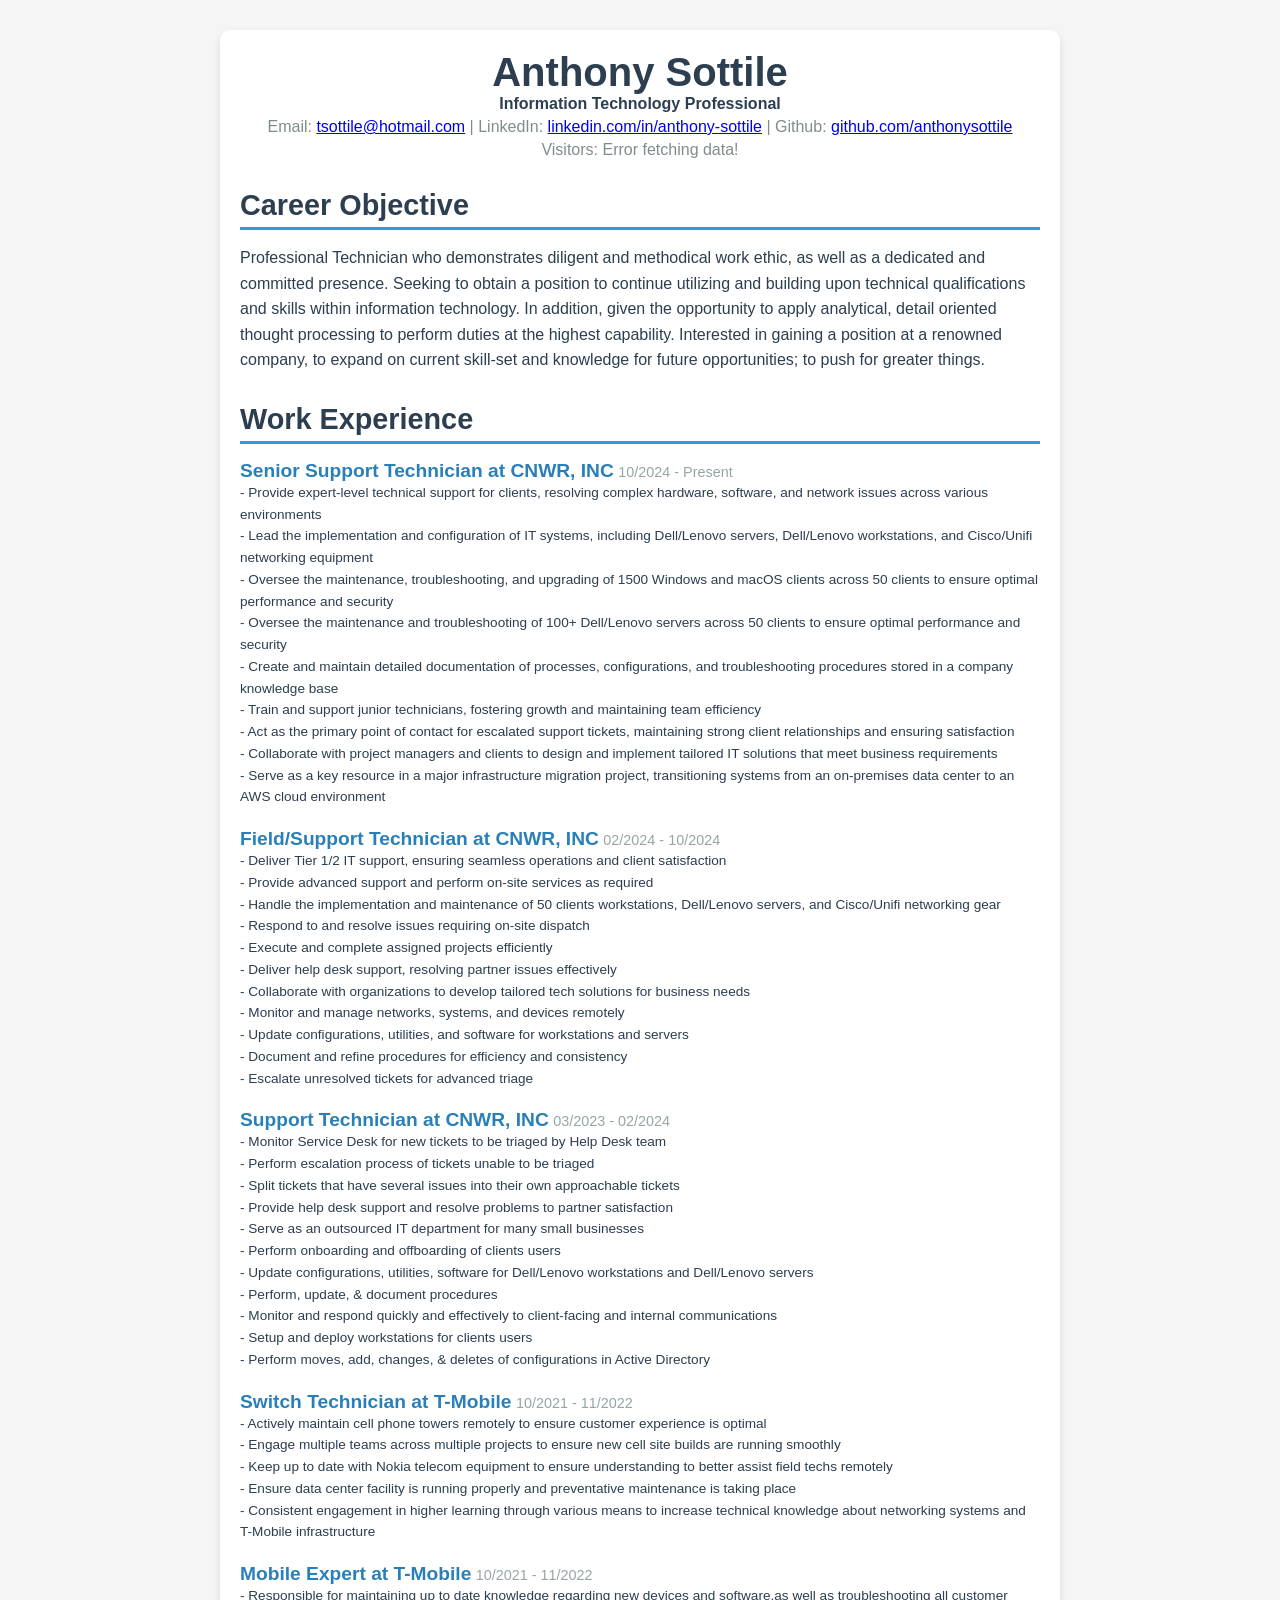
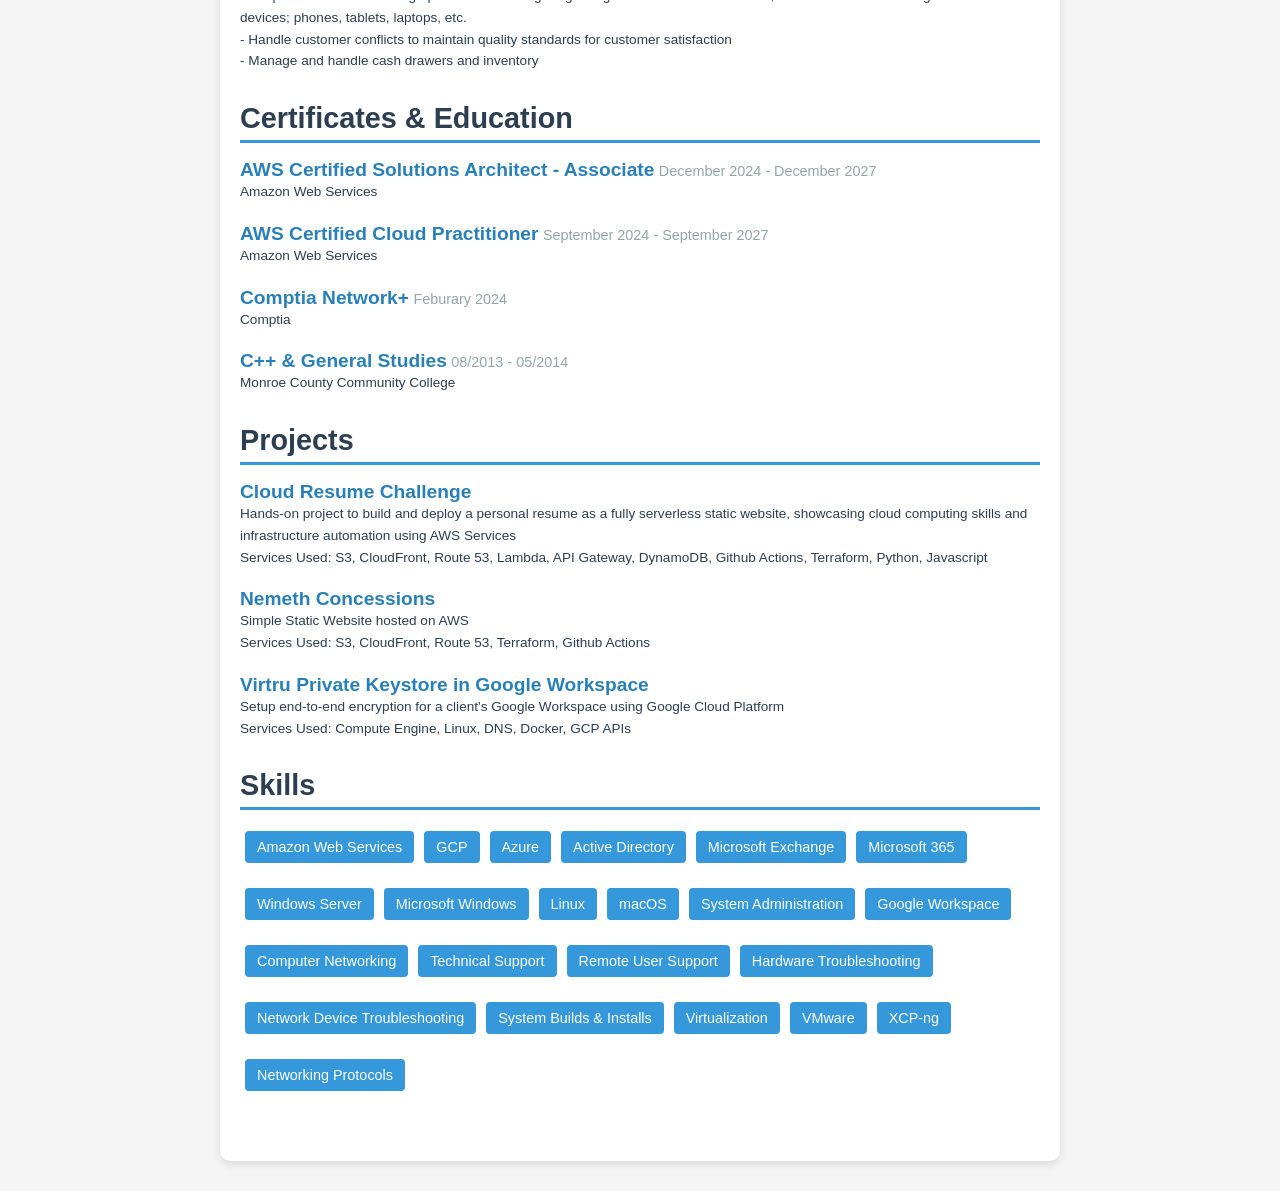
==== website/resume.html @ bf07c4cd "Update resume.html fix formatting" ====
<!DOCTYPE html>
<html lang="en">
<head>
    <meta charset="UTF-8">
    <meta name="viewport" content="width=device-width, initial-scale=1.0">
    <title>Anthony Sottile - Resume</title>
    <link rel="stylesheet" href="styles.css">
</head>
<body>
    <div class="container">
        <header>
            <h1>Anthony Sottile</h1>
            <h2>Information Technology Professional</h2>
            <p>Email: <a href="mailto:tsottile@hotmail.com">tsottile@hotmail.com</a> | LinkedIn: <a href="https://linkedin.com/in/anthony-sottile" target="_blank">linkedin.com/in/anthony-sottile</a> | Github: <a href="https://github.com/anthonysottile/" target="_blank">github.com/anthonysottile</a></p>
 <p>Visitors: <span id="data"></span></p>
        </header>
        
        <div class="section">
            <h2>Career Objective</h2>
            <p>Professional Technician who demonstrates diligent and methodical work ethic, as well as a dedicated and committed presence. Seeking to obtain a position to continue utilizing and building upon technical qualifications and skills within information technology. In addition, given the opportunity to apply analytical, detail oriented thought processing to perform duties at the highest capability. Interested in gaining a position at a renowned company, to expand on current skill-set and knowledge for future opportunities; to push for greater things.</p>
        </div>
        
        <div class="section">
            <h2>Work Experience</h2>
            <ul>
                <li>
                    <span class="job-title">Senior Support Technician at CNWR, INC</span>
                    <span class="date">10/2024 - Present</span>
                    <br>
                    <k>- Provide expert-level technical support for clients, resolving complex hardware, software, and network issues across various environments</k><br>
<k>- Lead the implementation and configuration of IT systems, including Dell/Lenovo servers, Dell/Lenovo workstations, and Cisco/Unifi networking equipment</k><br>
<k>- Oversee the maintenance, troubleshooting, and upgrading of 1500 Windows and macOS clients across 50 clients to ensure optimal performance and security</k><br>
<k>- Oversee the maintenance and troubleshooting of 100+ Dell/Lenovo servers across 50 clients to ensure optimal performance and security</k><br>
<k>- Create and maintain detailed documentation of processes, configurations, and troubleshooting procedures stored in a company knowledge base</k><br>
<k>- Train and support junior technicians, fostering growth and maintaining team efficiency</k><br>
<k>- Act as the primary point of contact for escalated support tickets, maintaining strong client relationships and ensuring satisfaction</k><br>
<k>- Collaborate with project managers and clients to design and implement tailored IT solutions that meet business requirements</k><br>
<k>- Serve as a key resource in a major infrastructure migration project, transitioning systems from an on-premises data center to an AWS cloud environment</k><br>
                </li>
                <li>
                    <span class="job-title">Field/Support Technician at CNWR, INC</span>
                    <span class="date">02/2024 - 10/2024</span>
                    <br>
                    <k>- Deliver Tier 1/2 IT support, ensuring seamless operations and client satisfaction</k><br>
<k>- Provide advanced support and perform on-site services as required</k><br>
<k>- Handle the implementation and maintenance of 50 clients workstations, Dell/Lenovo servers, and Cisco/Unifi networking gear </k><br>
<k>- Respond to and resolve issues requiring on-site dispatch</k><br>
<k>- Execute and complete assigned projects efficiently</k><br>
<k>- Deliver help desk support, resolving partner issues effectively</k><br>
<k>- Collaborate with organizations to develop tailored tech solutions for business needs</k><br>
<k>- Monitor and manage networks, systems, and devices remotely</k><br>
<k>- Update configurations, utilities, and software for workstations and servers</k><br>
<k>- Document and refine procedures for efficiency and consistency</k><br>
<k>- Escalate unresolved tickets for advanced triage</k><br>
                </li>
                <li>
                    <span class="job-title">Support Technician at CNWR, INC</span>
                    <span class="date">03/2023 - 02/2024</span>
                    <br>
                    <k>- Monitor Service Desk for new tickets to be triaged by Help Desk team</k><br>
                    <k>- Perform escalation process of tickets unable to be triaged</k><br>
                    <k>- Split tickets that have several issues into their own approachable tickets</k><br>
                    <k>- Provide help desk support and resolve problems to partner satisfaction</k><br>
                    <k>- Serve as an outsourced IT department for many small businesses</k><br>
                    <k>- Perform onboarding and offboarding of clients users</k><br>
                    <k>- Update configurations, utilities, software for Dell/Lenovo workstations and Dell/Lenovo servers</k><br>
                    <k>- Perform, update, & document procedures</k><br>
                    <k>- Monitor and respond quickly and effectively to client-facing and internal communications</k><br>
                    <k>- Setup and deploy workstations for clients users</k><br>
                    <k>- Perform moves, add, changes, & deletes of configurations in Active Directory</k><br>
                </li>
           <li>
                    <span class="job-title">Switch Technician at T-Mobile</span>
                    <span class="date">10/2021 - 11/2022</span>
                    <br>
                    <k>- Actively maintain cell phone towers remotely to ensure customer experience is optimal</k><br>
                    <k>- Engage multiple teams across multiple projects to ensure new cell site builds
are running smoothly</k><br>
                    <k>- Keep up to date with Nokia telecom equipment to ensure understanding to
better assist field techs remotely</k><br>
                    <k>- Ensure data center facility is running properly and preventative
maintenance is taking place</k><br>
                    <k>- Consistent engagement in higher learning through various means to increase
technical knowledge about networking systems and T-Mobile infrastructure</k><br>
                </li>
               <li>
                    <span class="job-title">Mobile Expert at T-Mobile</span>
                    <span class="date">10/2021 - 11/2022</span>
                    <br>
                    <k>- Responsible for maintaining up to date knowledge regarding new devices and software,as well as troubleshooting all customer devices; phones, tablets, laptops, etc.</k><br>
                    <k>- Handle customer conflicts to maintain quality standards for customer satisfaction</k><br>
                    <k>- Manage and handle cash drawers and inventory</k><br>
                </li>
        </div>
        
        <div class="section">
            <h2>Certificates & Education</h2>
            <ul>
                <li>
                    <span class="job-title">AWS Certified Solutions Architect - Associate</span>
                    <span class="date">December 2024 - December 2027</span>
                    <br>
                    <k>Amazon Web Services</k>
                </li>
                <li>
                    <span class="job-title">AWS Certified Cloud Practitioner</span>
                    <span class="date">September 2024 - September 2027</span>
                    <br>
                    <k>Amazon Web Services</k>
                </li>
                <li>
                    <span class="job-title">Comptia Network+</span>
                    <span class="date">Feburary 2024</span>
                    <br>
                    <k>Comptia</k>
                           <li>
                    <span class="job-title">C++ & General Studies</span>
                    <span class="date">08/2013 - 05/2014</span>
                    <br>
                    <k>Monroe County Community College</k>
                </li>
            </ul>
        </div>
        
                <div class="section">
            <h2>Projects</h2>
            <ul>
                <li>
                    <span class="job-title">Cloud Resume Challenge</span>
                    <br>
                    <k>Hands-on project to build and deploy a personal resume as a fully serverless static website, showcasing cloud computing skills and infrastructure automation using AWS Services</k><br>
                    <k>Services Used: S3, CloudFront, Route 53, Lambda, API Gateway, DynamoDB, Github Actions, Terraform, Python, Javascript</k>
                </li>
                <li>
                    <span class="job-title">Nemeth Concessions</span>
                    <br>
                    <k>Simple Static Website hosted on AWS</k><br>
                    <k>Services Used: S3, CloudFront, Route 53, Terraform, Github Actions</k>
                </li>
                <li>
                    <span class="job-title">Virtru Private Keystore in Google Workspace</span>
                    <br>
                    <k>Setup end-to-end encryption for a client's Google Workspace using Google Cloud Platform</k><br>
                    <k>Services Used: Compute Engine, Linux, DNS, Docker, GCP APIs</k>
                </li>
            </ul>
        </div>

        <div class="section">
            <h2>Skills</h2>
            <ul class="skills">
                <li>Amazon Web Services</li>
                <li>GCP</li>
                <li>Azure</li>
                <li>Active Directory</li>
                <li>Microsoft Exchange</li>
                <li>Microsoft 365</li>
                <li>Windows Server</li>
                <li>Microsoft Windows</li>
                <li>Linux</li>
                <li>macOS</li>
                <li>System Administration</li>
                <li>Google Workspace</li>
                <li>Computer Networking</li>
                <li>Technical Support</li>
                <li>Remote User Support</li>
                <li>Hardware Troubleshooting</li>
                <li>Network Device Troubleshooting</li>
                <li>System Builds & Installs</li>
                <li>Virtualization</li>
                <li>VMware</li>
                <li>XCP-ng</li>
                <li>Networking Protocols</li>
            </ul>
        </div>   
    </div>
    <script src="script.js"></script>
</body>
</html>
---- website/styles.css ----
body {
            font-family: 'Arial', sans-serif;
            background-color: #f5f5f5;
            margin: 0;
            padding: 0;
            color: #333;
        }
        .container {
            width: 90%;
            max-width: 800px;
            margin: 30px auto;
            background: #fff;
            padding: 20px;
            border-radius: 10px;
            box-shadow: 0 4px 8px rgba(0,0,0,0.1);
        }
        header {
            text-align: center;
            margin-bottom: 30px;
        }
        header h1 {
            margin: 0;
            font-size: 2.5em;
            color: #2c3e50;
               }
        header h2 {
            margin: 0;
            font-size: 1em;
            color: #2c3e50;
        }
        header p {
            margin: 5px 0;
            font-size: 1em;
            color: #7f8c8d;
        }
        .section {
            margin-bottom: 30px;
        }
        .section h2 {
            border-bottom: 3px solid #3498db;
            padding-bottom: 5px;
            font-size: 1.8em;
            margin-bottom: 15px;
            color: #2c3e50;
        }
        .section ul {
            list-style: none;
            padding: 0;
        }
        .section ul li {
            margin-bottom: 20px;
        }
        .section .job-title {
            font-weight: bold;
            font-size: 1.2em;
            color: #2980b9;
        }
        .section .date {
            font-size: 0.9em;
            color: #95a5a6;
        }
        .section p {
            margin: 0;
            font-size: 1em;
            line-height: 1.6;
            color: #2c3e50;
        }
        .section k {
            margin: 0;
            font-size: .85em;
            line-height: 1.6;
            color: #2c3e50;
        }
        .contact-info {
            text-align: center;
            margin: 20px 0;
        }
        .contact-info a {
            text-decoration: none;
            color: #3498db;
        }
        .contact-info a:hover {
            text-decoration: underline;
        }
        .skills {
            display: flex;
            flex-wrap: wrap;
        }
        .skills li {
            background-color: #3498db;
            color: #fff;
            padding: 8px 12px;
            margin: 5px;
            border-radius: 4px;
            font-size: 0.9em;
        }
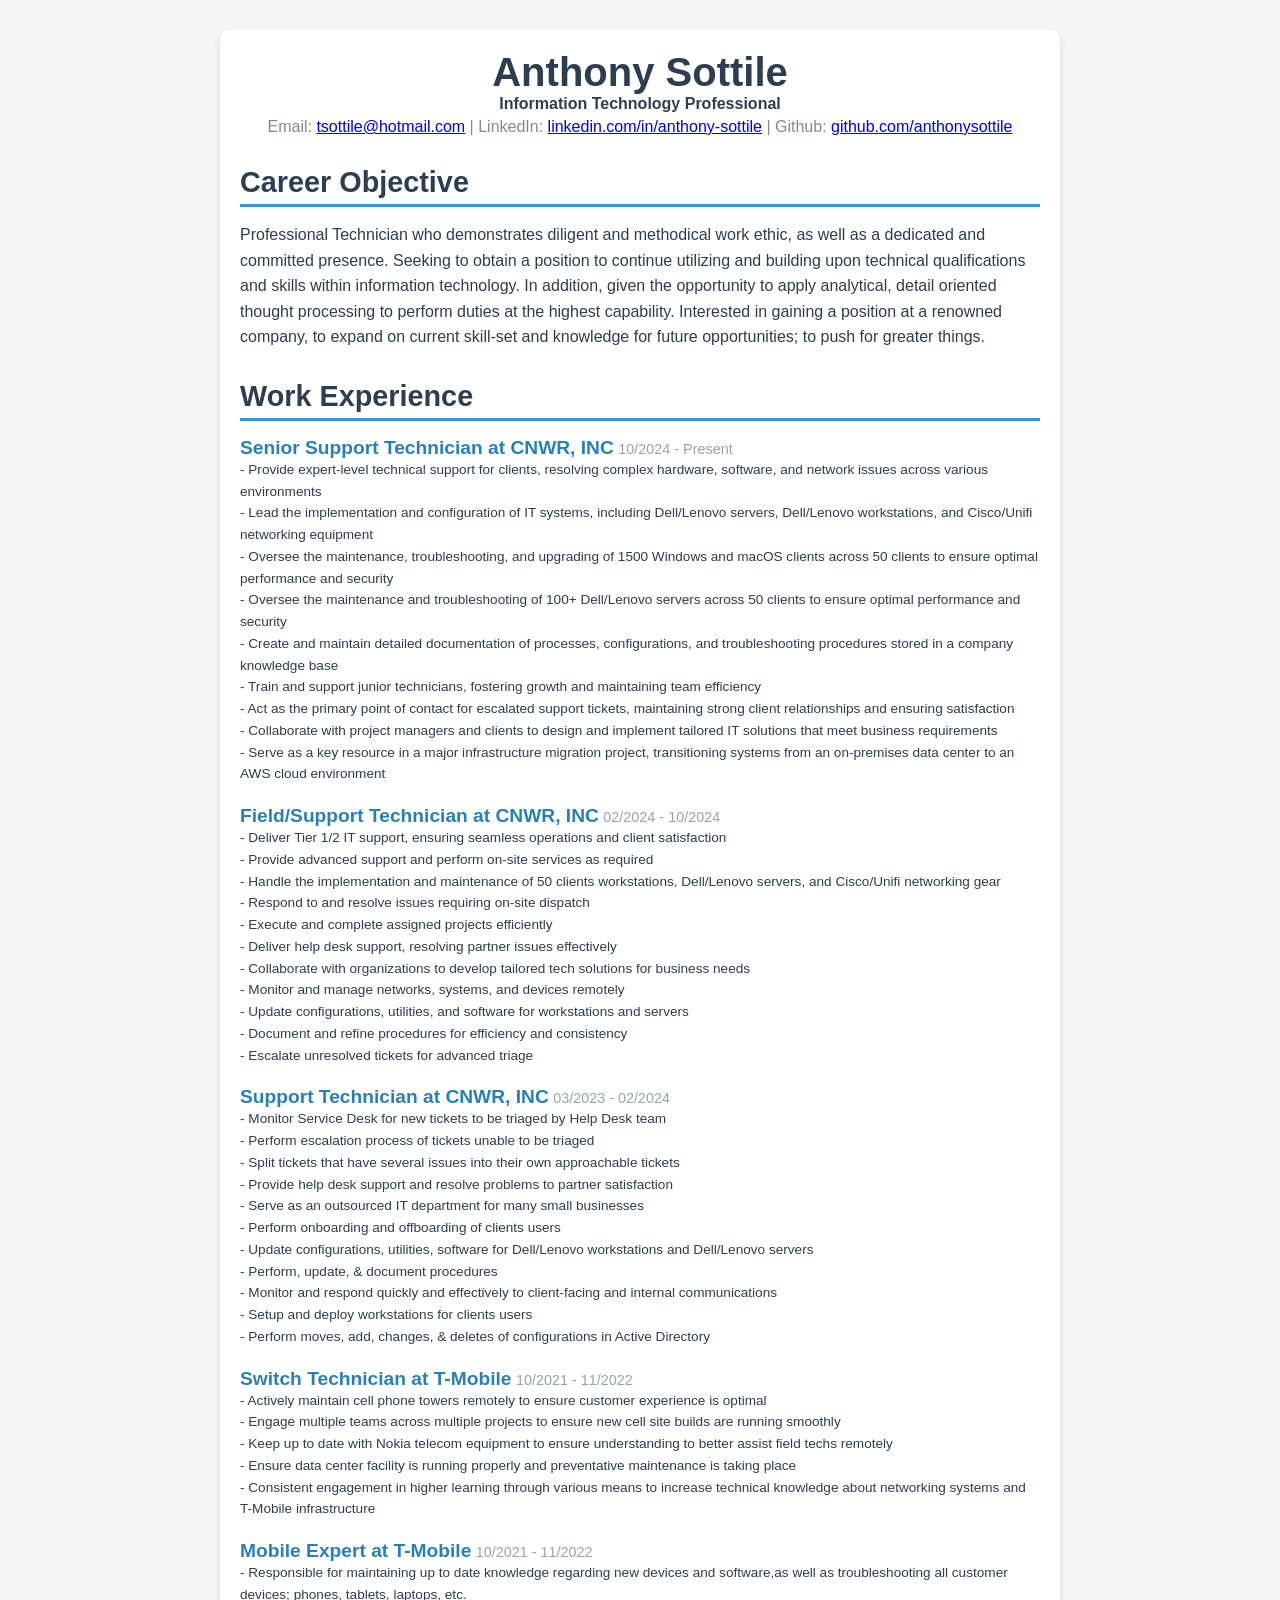
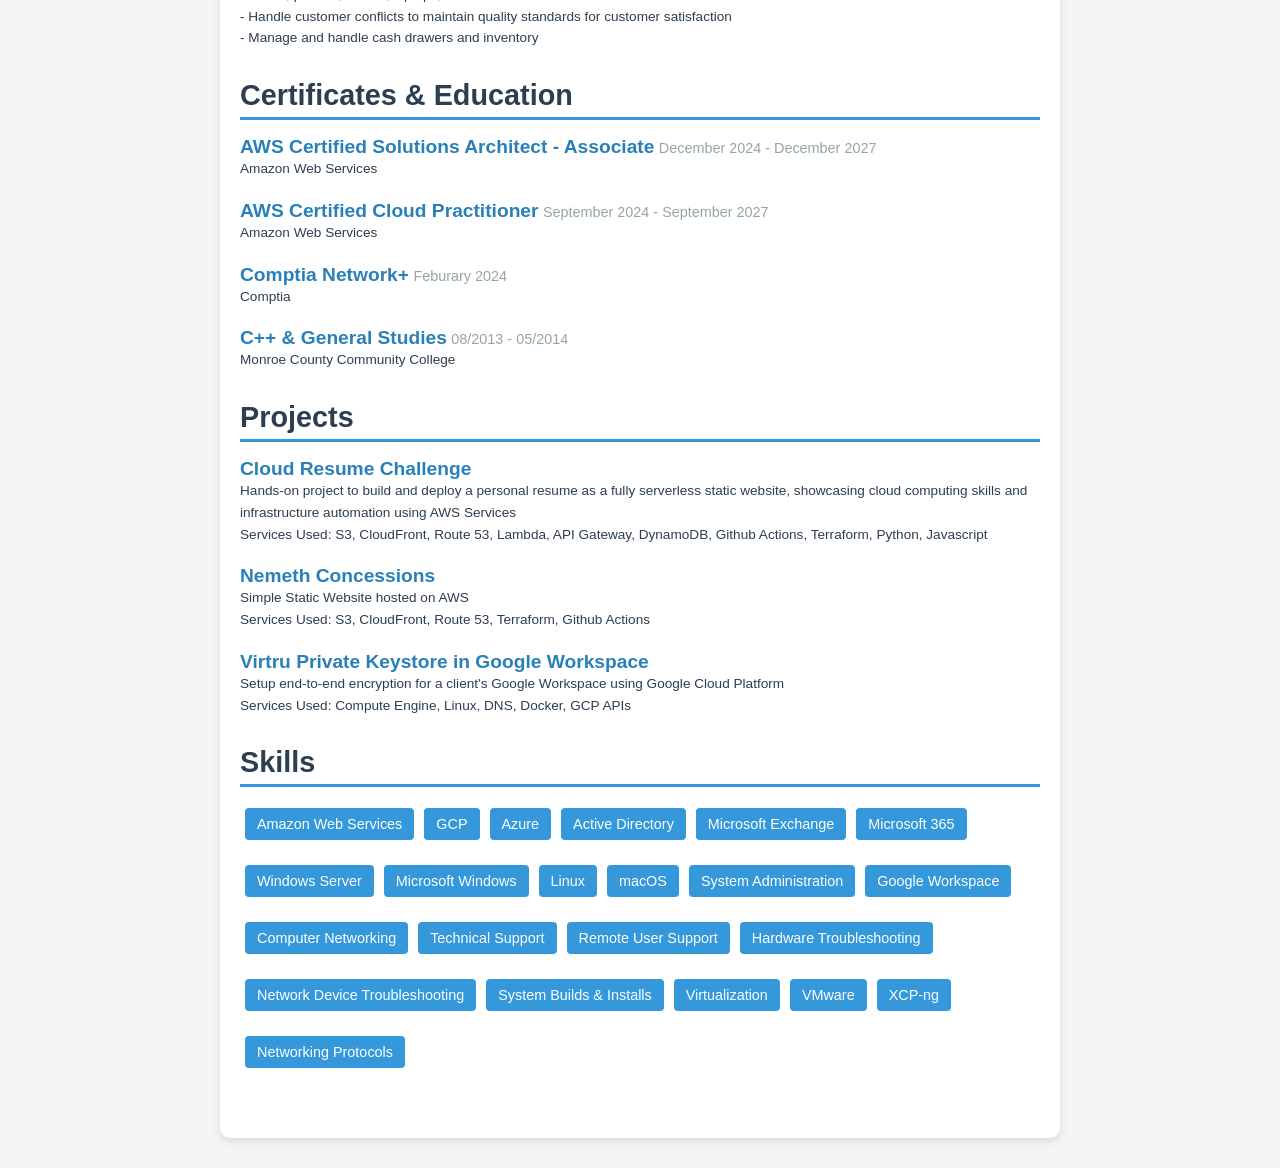
==== commit e1341f73: "Update resume.html" ====
--- a/website/resume.html
+++ b/website/resume.html
@@ -12,7 +12,7 @@
             <h1>Anthony Sottile</h1>
             <h2>Information Technology Professional</h2>
             <p>Email: <a href="mailto:tsottile@hotmail.com">tsottile@hotmail.com</a> | LinkedIn: <a href="https://linkedin.com/in/anthony-sottile" target="_blank">linkedin.com/in/anthony-sottile</a> | Github: <a href="https://github.com/anthonysottile/" target="_blank">github.com/anthonysottile</a></p>
- <p>Visitors: <span id="data"></span></p>
+ 
         </header>
         
         <div class="section">
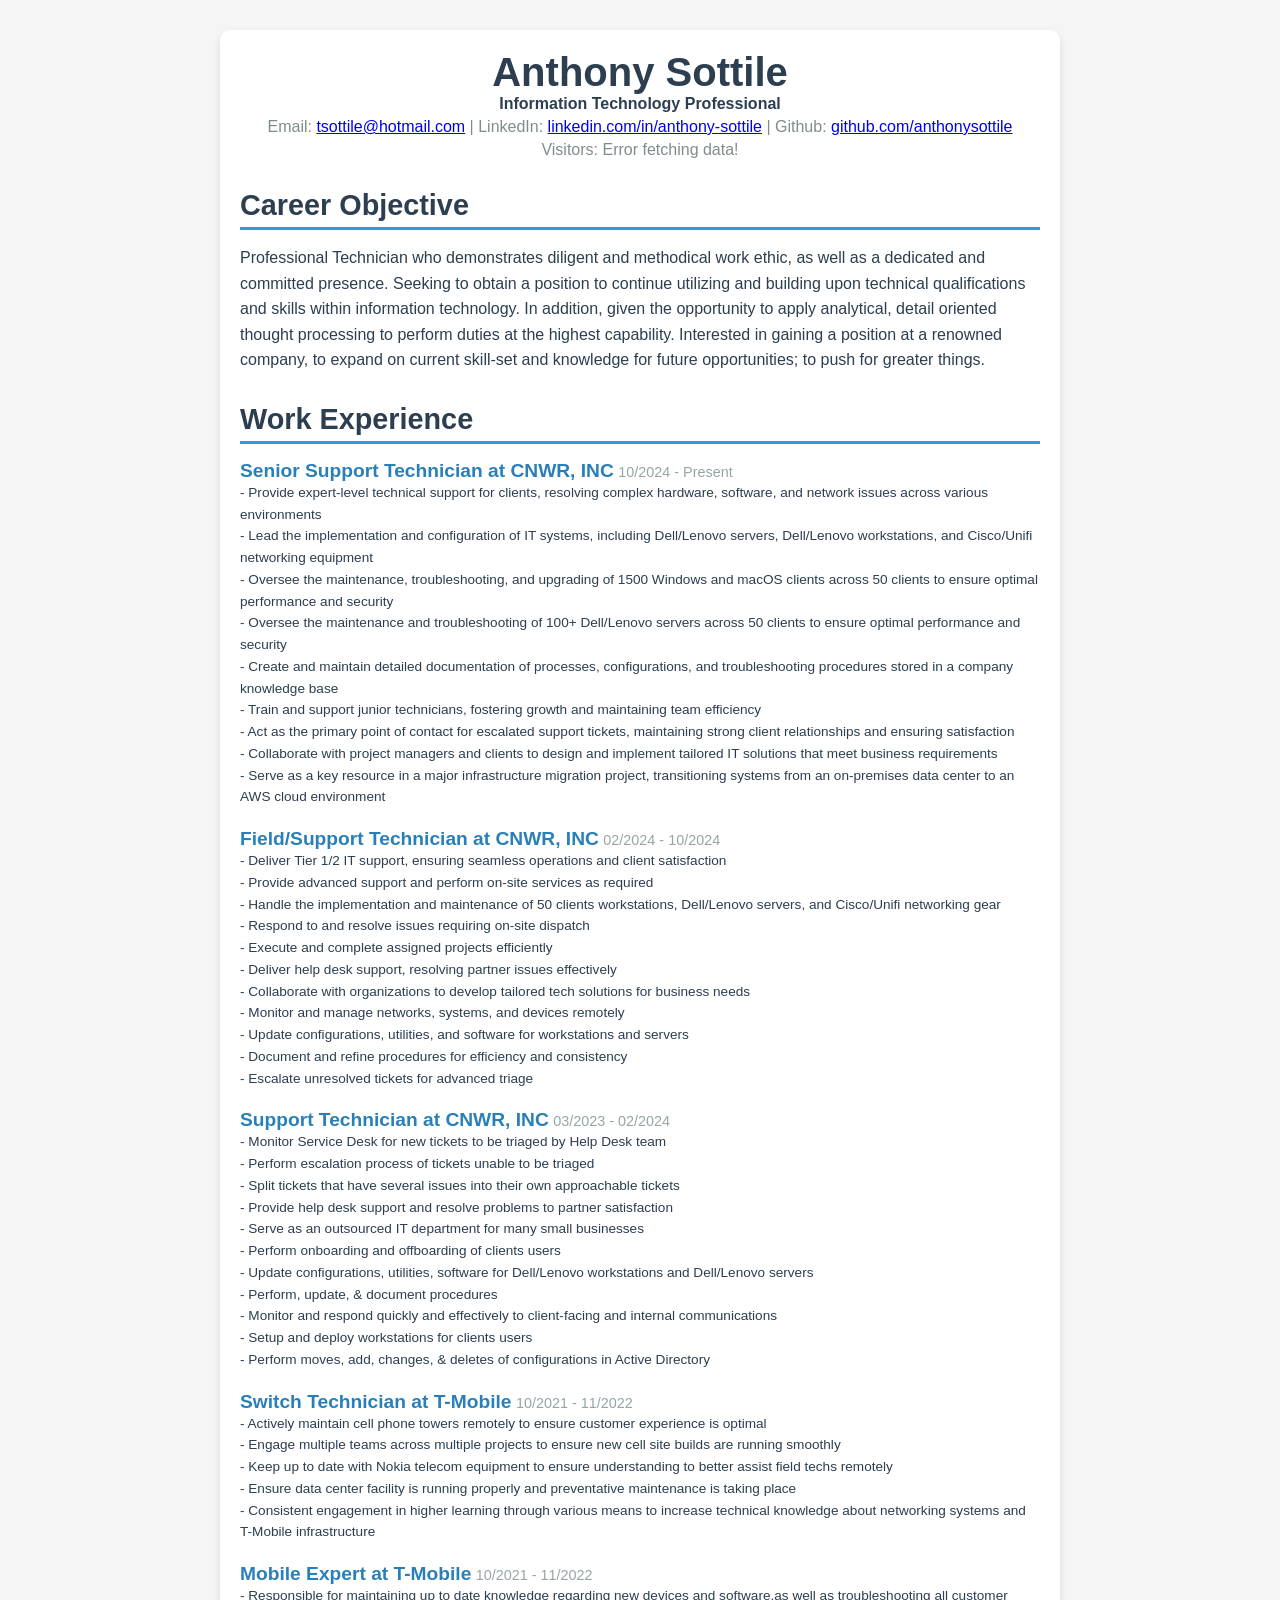
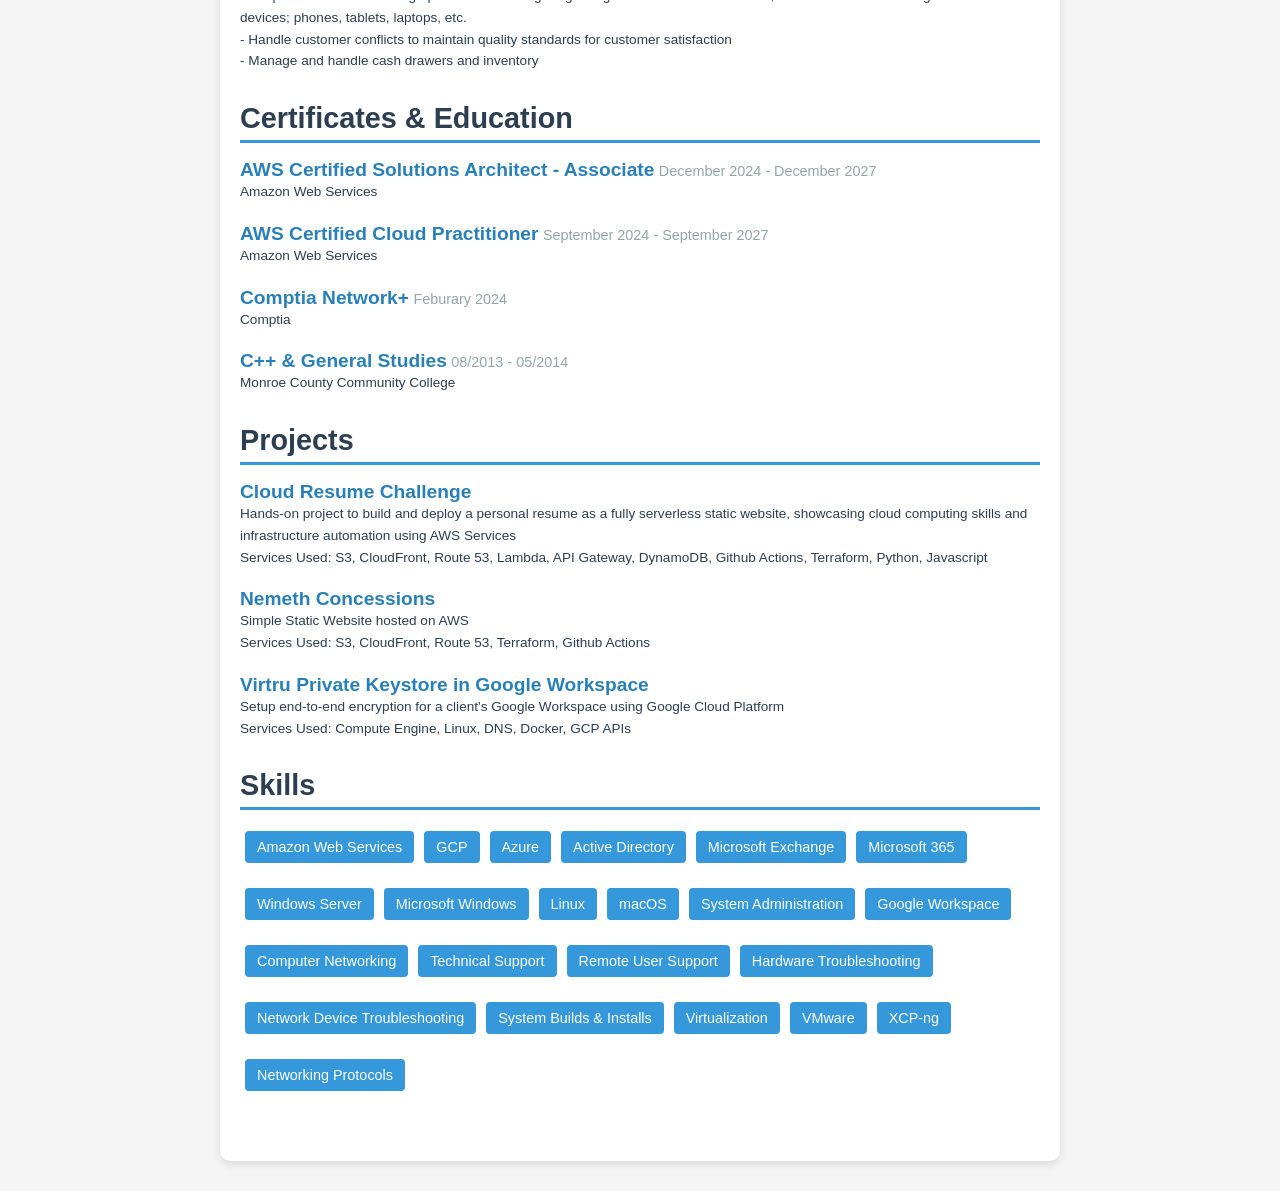
==== commit 45d42f6d: "Update resume.html" ====
--- a/website/resume.html
+++ b/website/resume.html
@@ -12,7 +12,7 @@
             <h1>Anthony Sottile</h1>
             <h2>Information Technology Professional</h2>
             <p>Email: <a href="mailto:tsottile@hotmail.com">tsottile@hotmail.com</a> | LinkedIn: <a href="https://linkedin.com/in/anthony-sottile" target="_blank">linkedin.com/in/anthony-sottile</a> | Github: <a href="https://github.com/anthonysottile/" target="_blank">github.com/anthonysottile</a></p>
- 
+ <p>Visitors: <span id="data"></span></p>
         </header>
         
         <div class="section">
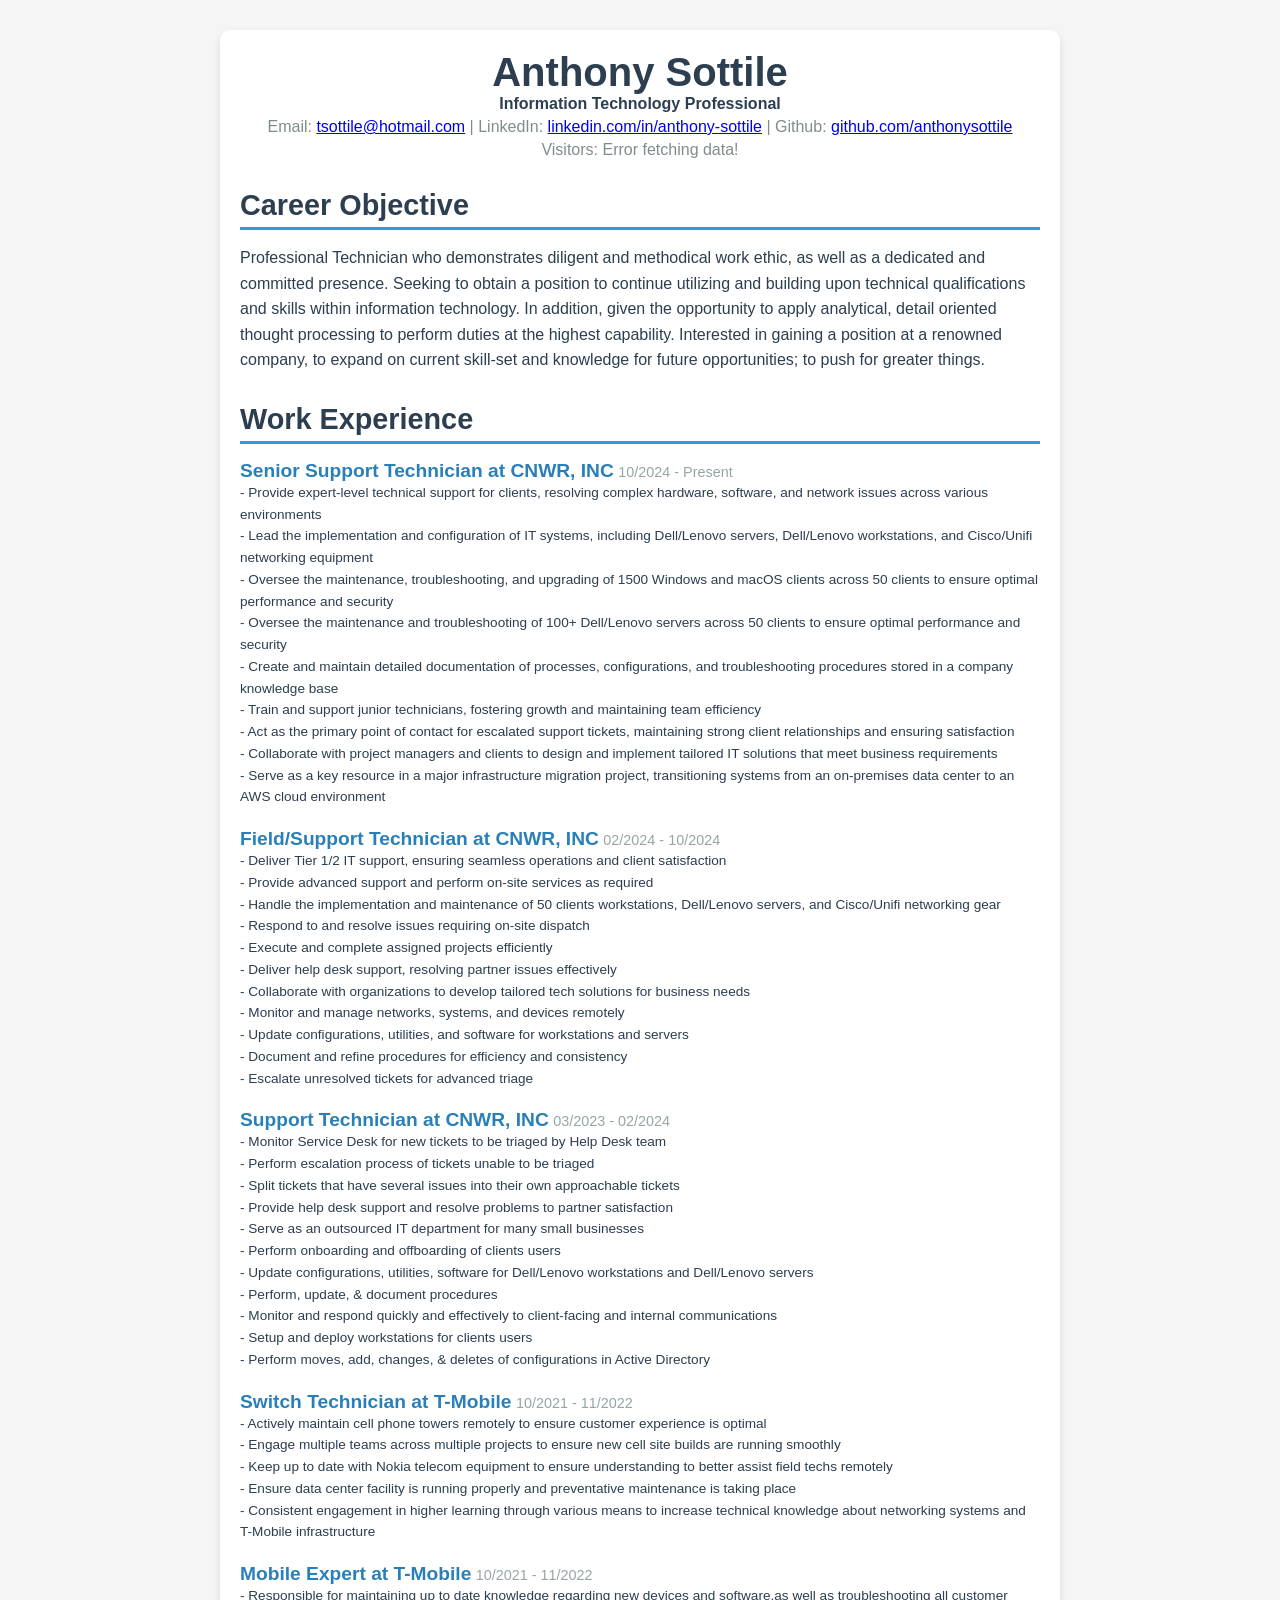
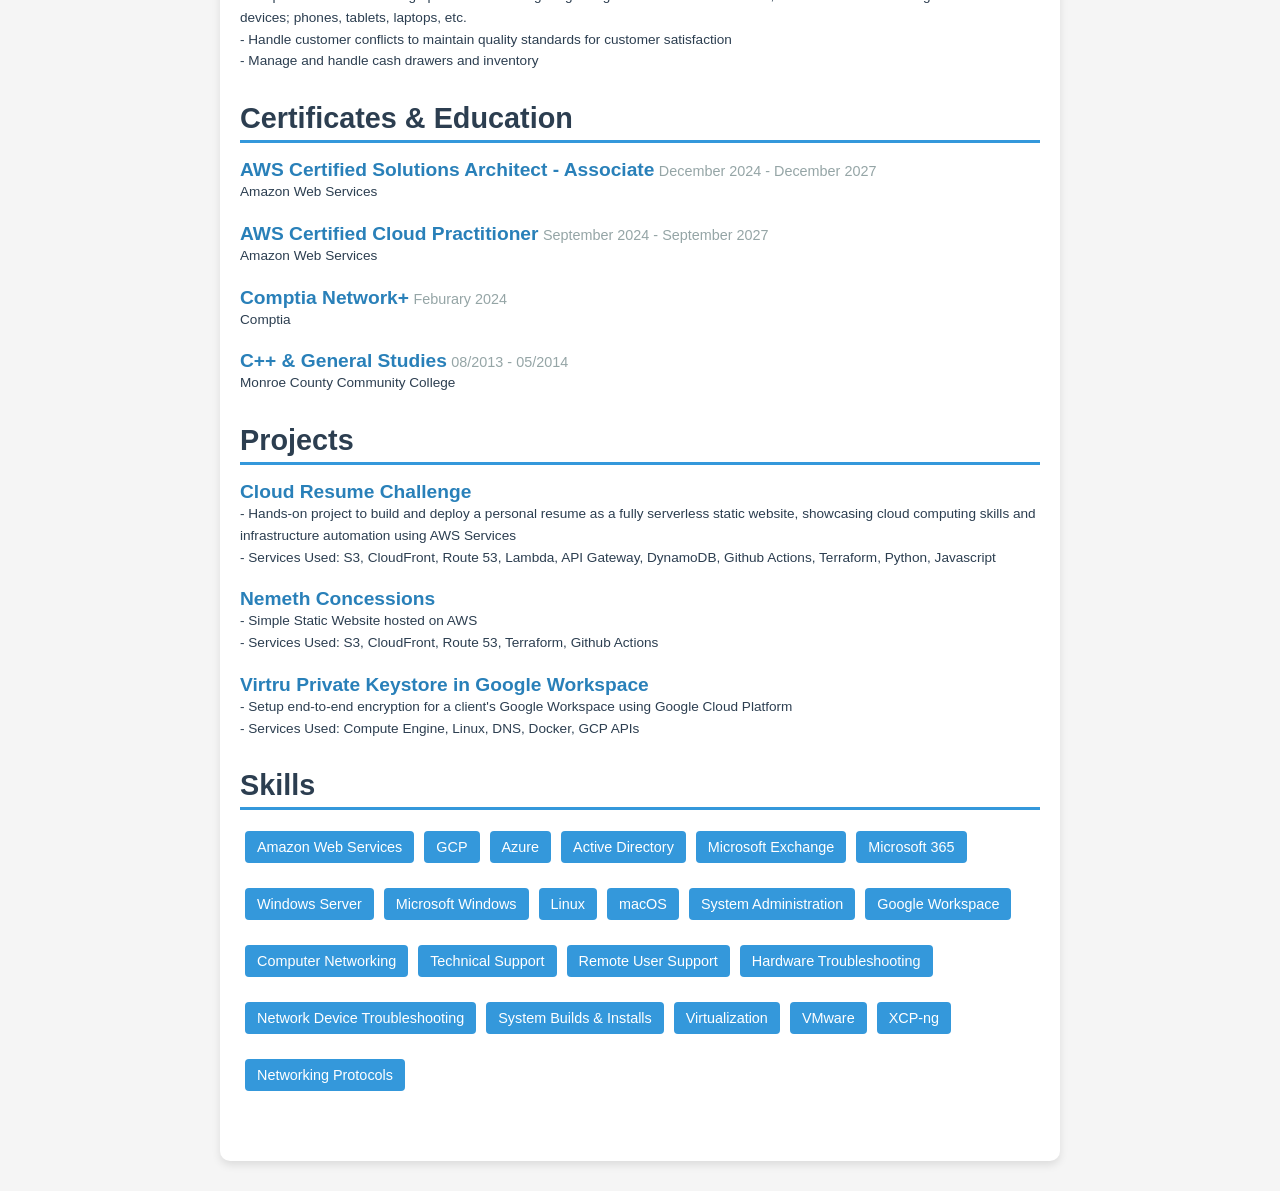
==== commit eed40117: "Update resume.html fix formatting" ====
--- a/website/resume.html
+++ b/website/resume.html
@@ -128,20 +128,20 @@
                 <li>
                     <span class="job-title">Cloud Resume Challenge</span>
                     <br>
-                    <k>Hands-on project to build and deploy a personal resume as a fully serverless static website, showcasing cloud computing skills and infrastructure automation using AWS Services</k><br>
-                    <k>Services Used: S3, CloudFront, Route 53, Lambda, API Gateway, DynamoDB, Github Actions, Terraform, Python, Javascript</k>
+                    <k>- Hands-on project to build and deploy a personal resume as a fully serverless static website, showcasing cloud computing skills and infrastructure automation using AWS Services</k><br>
+                    <k>- Services Used: S3, CloudFront, Route 53, Lambda, API Gateway, DynamoDB, Github Actions, Terraform, Python, Javascript</k>
                 </li>
                 <li>
                     <span class="job-title">Nemeth Concessions</span>
                     <br>
-                    <k>Simple Static Website hosted on AWS</k><br>
-                    <k>Services Used: S3, CloudFront, Route 53, Terraform, Github Actions</k>
+                    <k>- Simple Static Website hosted on AWS</k><br>
+                    <k>- Services Used: S3, CloudFront, Route 53, Terraform, Github Actions</k>
                 </li>
                 <li>
                     <span class="job-title">Virtru Private Keystore in Google Workspace</span>
                     <br>
-                    <k>Setup end-to-end encryption for a client's Google Workspace using Google Cloud Platform</k><br>
-                    <k>Services Used: Compute Engine, Linux, DNS, Docker, GCP APIs</k>
+                    <k>- Setup end-to-end encryption for a client's Google Workspace using Google Cloud Platform</k><br>
+                    <k>- Services Used: Compute Engine, Linux, DNS, Docker, GCP APIs</k>
                 </li>
             </ul>
         </div>
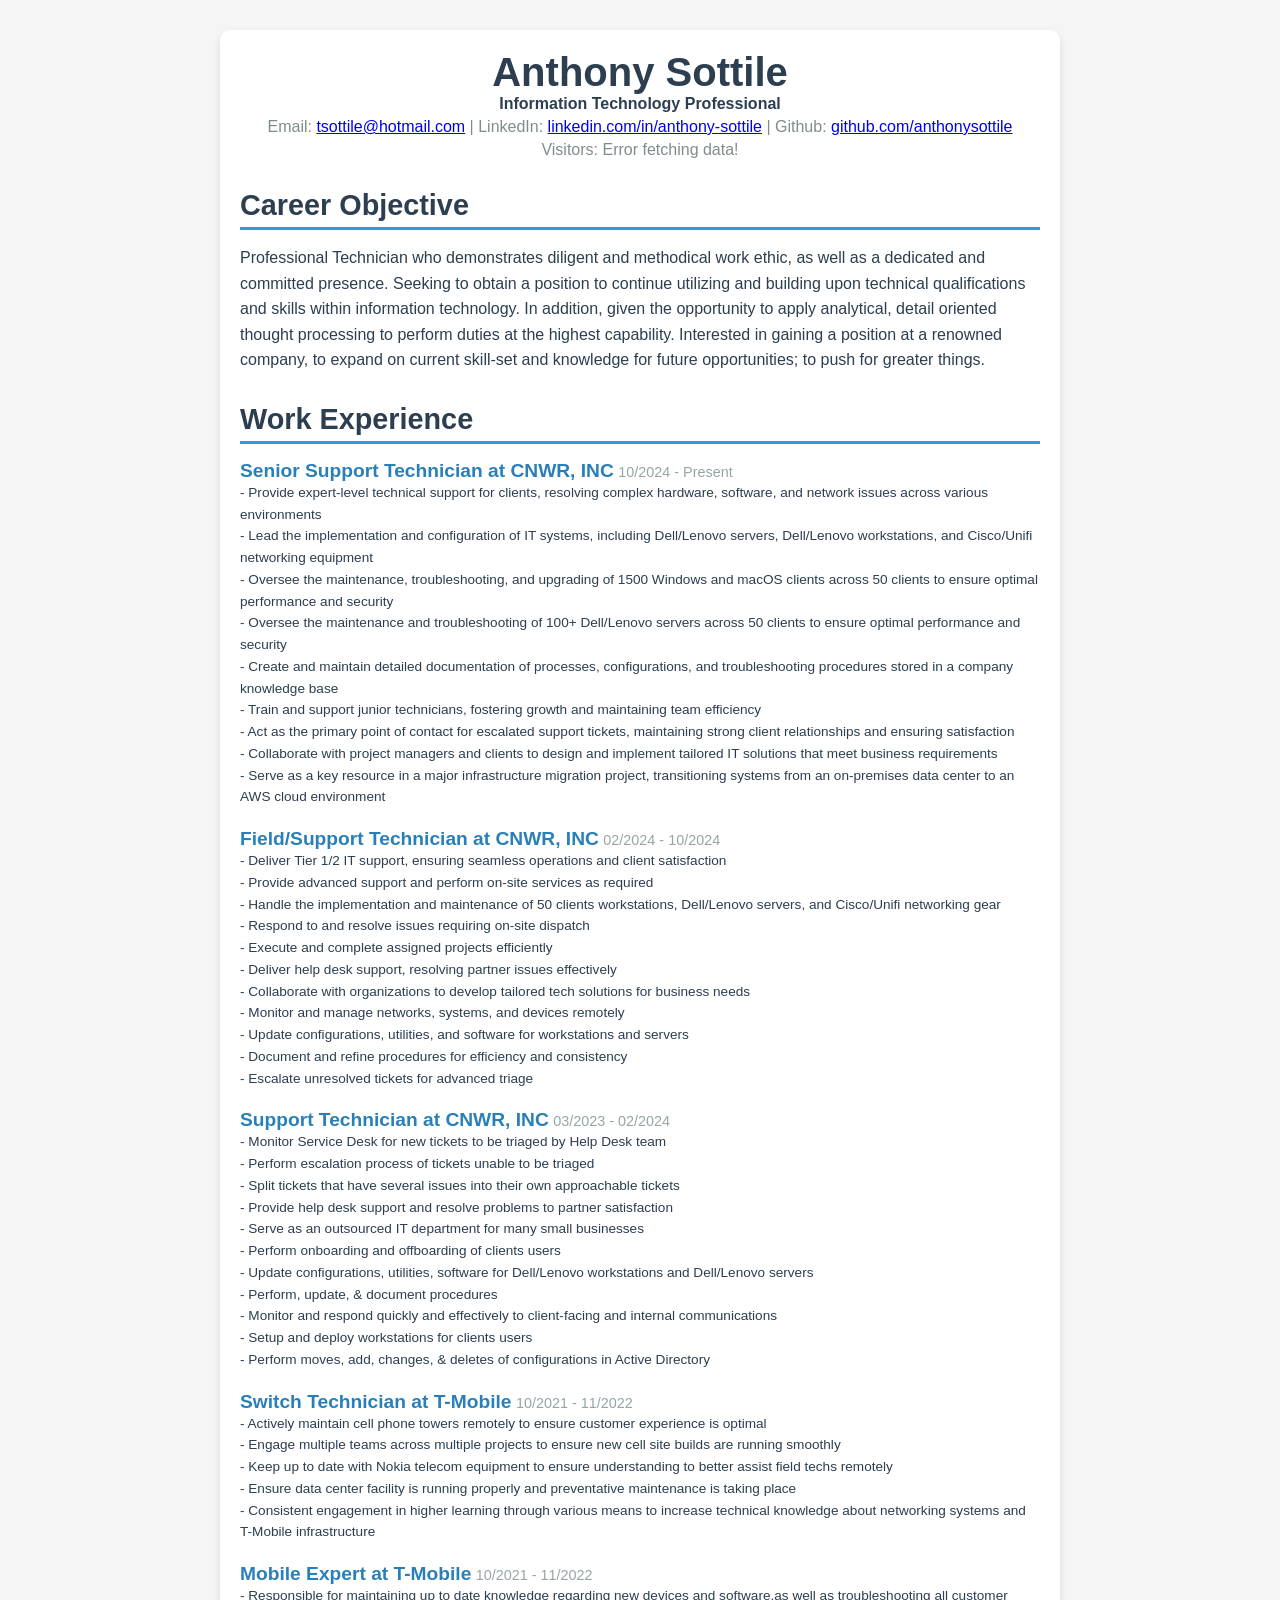
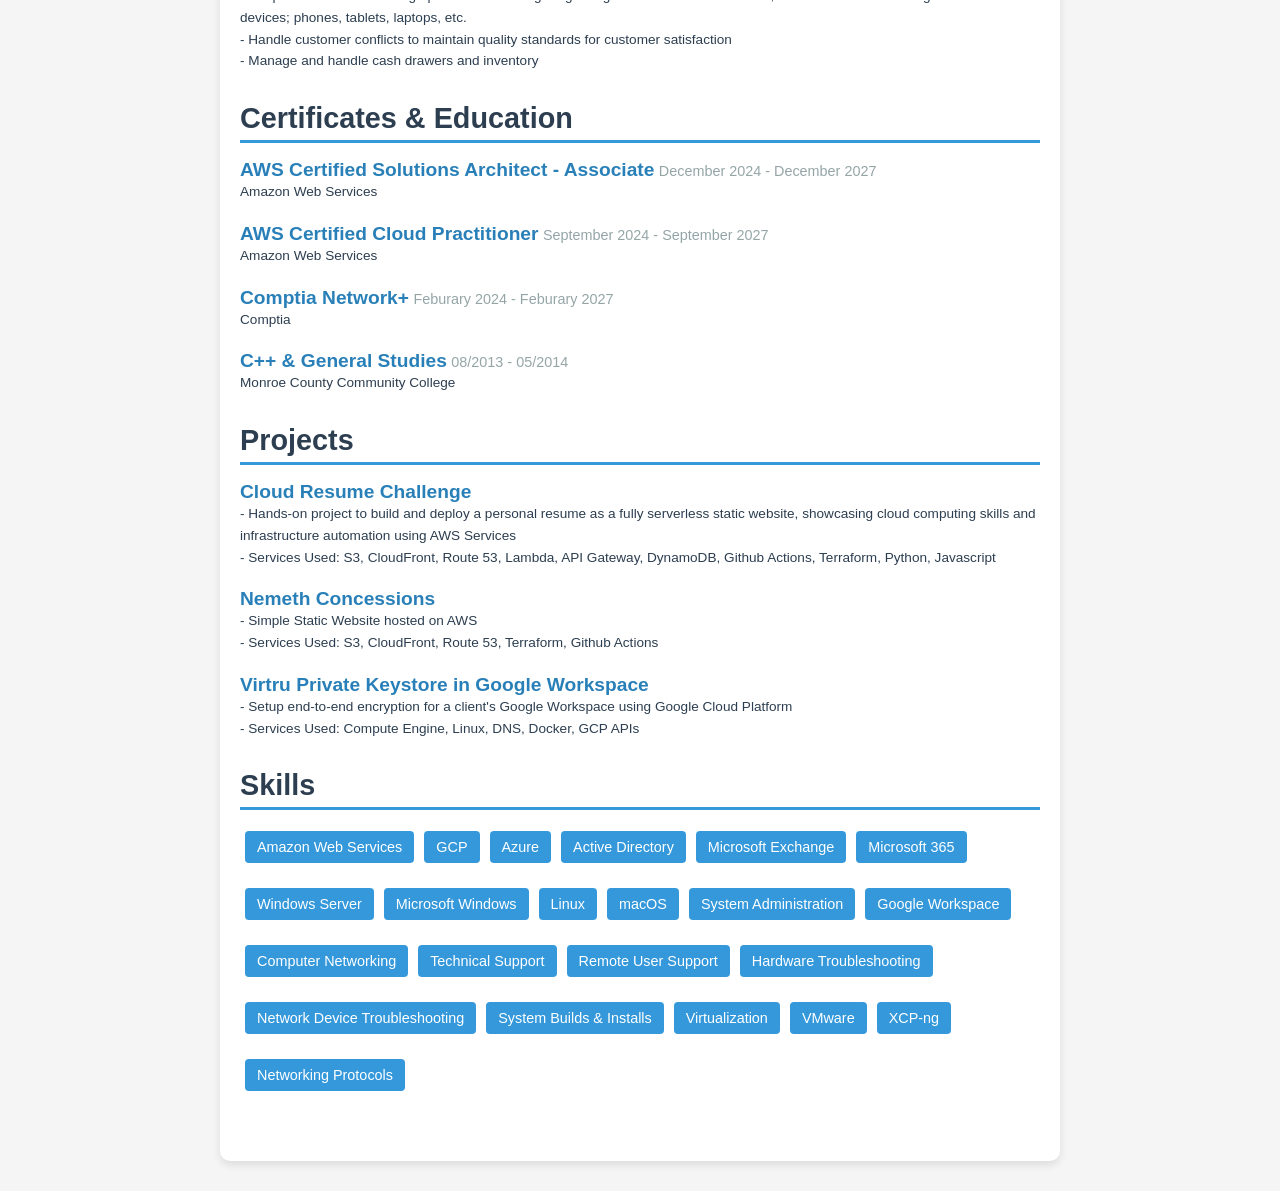
==== commit 0236e2bf: "Update resume.html fix expiry date for certification" ====
--- a/website/resume.html
+++ b/website/resume.html
@@ -110,7 +110,7 @@
                 </li>
                 <li>
                     <span class="job-title">Comptia Network+</span>
-                    <span class="date">Feburary 2024</span>
+                    <span class="date">Feburary 2024 - Feburary 2027</span>
                     <br>
                     <k>Comptia</k>
                            <li>
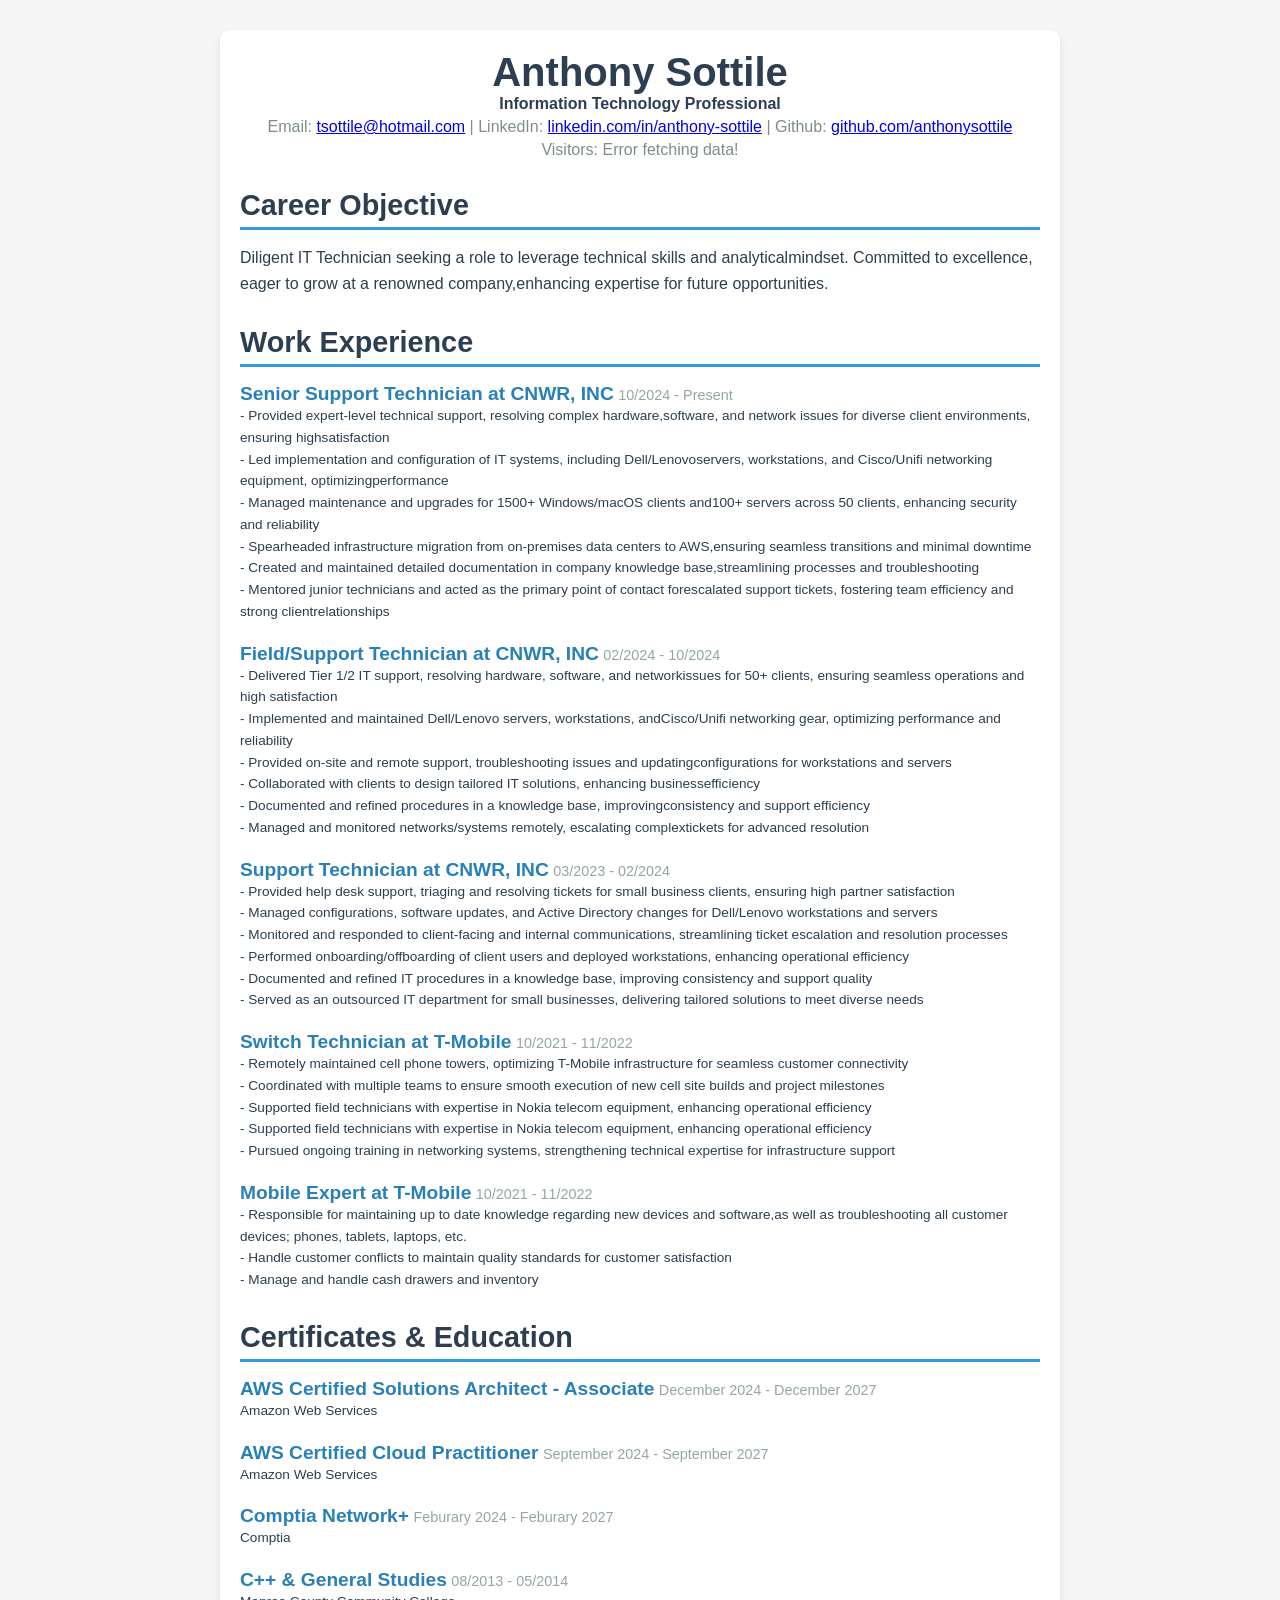
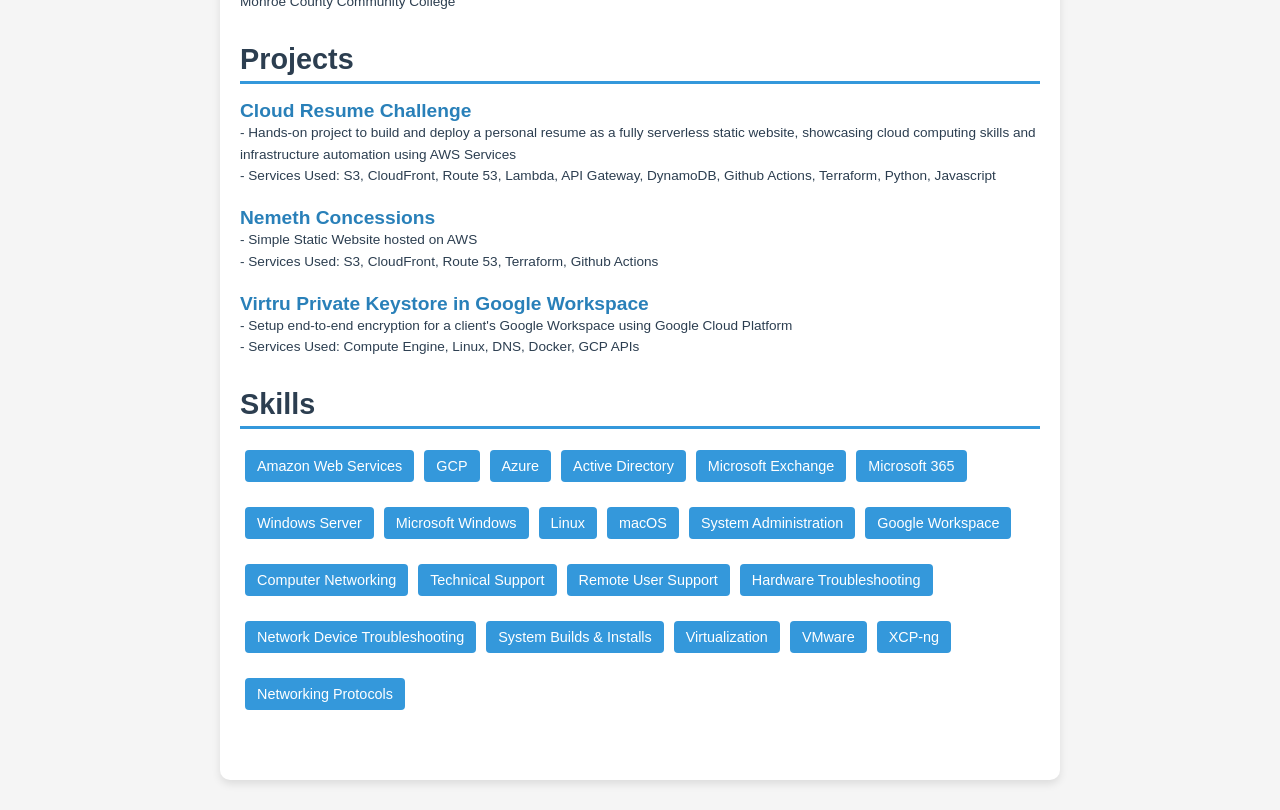
==== commit 66941e3f: "Restucture job description bullet points" ====
--- a/website/resume.html
+++ b/website/resume.html
@@ -17,7 +17,7 @@
         
         <div class="section">
             <h2>Career Objective</h2>
-            <p>Professional Technician who demonstrates diligent and methodical work ethic, as well as a dedicated and committed presence. Seeking to obtain a position to continue utilizing and building upon technical qualifications and skills within information technology. In addition, given the opportunity to apply analytical, detail oriented thought processing to perform duties at the highest capability. Interested in gaining a position at a renowned company, to expand on current skill-set and knowledge for future opportunities; to push for greater things.</p>
+            <p>Diligent IT Technician seeking a role to leverage technical skills and analyticalmindset. Committed to excellence, eager to grow at a renowned company,enhancing expertise for future opportunities.</p>
         </div>
         
         <div class="section">
@@ -27,61 +27,44 @@
                     <span class="job-title">Senior Support Technician at CNWR, INC</span>
                     <span class="date">10/2024 - Present</span>
                     <br>
-                    <k>- Provide expert-level technical support for clients, resolving complex hardware, software, and network issues across various environments</k><br>
-<k>- Lead the implementation and configuration of IT systems, including Dell/Lenovo servers, Dell/Lenovo workstations, and Cisco/Unifi networking equipment</k><br>
-<k>- Oversee the maintenance, troubleshooting, and upgrading of 1500 Windows and macOS clients across 50 clients to ensure optimal performance and security</k><br>
-<k>- Oversee the maintenance and troubleshooting of 100+ Dell/Lenovo servers across 50 clients to ensure optimal performance and security</k><br>
-<k>- Create and maintain detailed documentation of processes, configurations, and troubleshooting procedures stored in a company knowledge base</k><br>
-<k>- Train and support junior technicians, fostering growth and maintaining team efficiency</k><br>
-<k>- Act as the primary point of contact for escalated support tickets, maintaining strong client relationships and ensuring satisfaction</k><br>
-<k>- Collaborate with project managers and clients to design and implement tailored IT solutions that meet business requirements</k><br>
-<k>- Serve as a key resource in a major infrastructure migration project, transitioning systems from an on-premises data center to an AWS cloud environment</k><br>
+                    <k>- Provided expert-level technical support, resolving complex hardware,software, and network issues for diverse client environments, ensuring highsatisfaction</k><br>
+                    <k>- Led implementation and configuration of IT systems, including Dell/Lenovoservers, workstations, and Cisco/Unifi networking equipment, optimizingperformance</k><br>
+                    <k>- Managed maintenance and upgrades for 1500+ Windows/macOS clients and100+ servers across 50 clients, enhancing security and reliability</k><br>
+                    <k>- Spearheaded infrastructure migration from on-premises data centers to AWS,ensuring seamless transitions and minimal downtime</k><br>
+                    <k>- Created and maintained detailed documentation in company knowledge base,streamlining processes and troubleshooting</k><br>
+                    <k>- Mentored junior technicians and acted as the primary point of contact forescalated support tickets, fostering team efficiency and strong clientrelationships</k><br>
                 </li>
                 <li>
                     <span class="job-title">Field/Support Technician at CNWR, INC</span>
                     <span class="date">02/2024 - 10/2024</span>
                     <br>
-                    <k>- Deliver Tier 1/2 IT support, ensuring seamless operations and client satisfaction</k><br>
-<k>- Provide advanced support and perform on-site services as required</k><br>
-<k>- Handle the implementation and maintenance of 50 clients workstations, Dell/Lenovo servers, and Cisco/Unifi networking gear </k><br>
-<k>- Respond to and resolve issues requiring on-site dispatch</k><br>
-<k>- Execute and complete assigned projects efficiently</k><br>
-<k>- Deliver help desk support, resolving partner issues effectively</k><br>
-<k>- Collaborate with organizations to develop tailored tech solutions for business needs</k><br>
-<k>- Monitor and manage networks, systems, and devices remotely</k><br>
-<k>- Update configurations, utilities, and software for workstations and servers</k><br>
-<k>- Document and refine procedures for efficiency and consistency</k><br>
-<k>- Escalate unresolved tickets for advanced triage</k><br>
+                    <k>- Delivered Tier 1/2 IT support, resolving hardware, software, and networkissues for 50+ clients, ensuring seamless operations and high satisfaction</k><br>
+                    <k>- Implemented and maintained Dell/Lenovo servers, workstations, andCisco/Unifi networking gear, optimizing performance and reliability</k><br>
+                    <k>- Provided on-site and remote support, troubleshooting issues and updatingconfigurations for workstations and servers</k><br>
+                    <k>- Collaborated with clients to design tailored IT solutions, enhancing businessefficiency</k><br>
+                    <k>- Documented and refined procedures in a knowledge base, improvingconsistency and support efficiency</k><br>
+                    <k>- Managed and monitored networks/systems remotely, escalating complextickets for advanced resolution</k><br>
                 </li>
                 <li>
                     <span class="job-title">Support Technician at CNWR, INC</span>
                     <span class="date">03/2023 - 02/2024</span>
                     <br>
-                    <k>- Monitor Service Desk for new tickets to be triaged by Help Desk team</k><br>
-                    <k>- Perform escalation process of tickets unable to be triaged</k><br>
-                    <k>- Split tickets that have several issues into their own approachable tickets</k><br>
-                    <k>- Provide help desk support and resolve problems to partner satisfaction</k><br>
-                    <k>- Serve as an outsourced IT department for many small businesses</k><br>
-                    <k>- Perform onboarding and offboarding of clients users</k><br>
-                    <k>- Update configurations, utilities, software for Dell/Lenovo workstations and Dell/Lenovo servers</k><br>
-                    <k>- Perform, update, & document procedures</k><br>
-                    <k>- Monitor and respond quickly and effectively to client-facing and internal communications</k><br>
-                    <k>- Setup and deploy workstations for clients users</k><br>
-                    <k>- Perform moves, add, changes, & deletes of configurations in Active Directory</k><br>
+                    <k>- Provided help desk support, triaging and resolving tickets for small business clients, ensuring high partner satisfaction</k><br>
+                    <k>- Managed configurations, software updates, and Active Directory changes for Dell/Lenovo workstations and servers</k><br>
+                    <k>- Monitored and responded to client-facing and internal communications, streamlining ticket escalation and resolution processes</k><br>
+                    <k>- Performed onboarding/offboarding of client users and deployed workstations, enhancing operational efficiency</k><br>
+                    <k>- Documented and refined IT procedures in a knowledge base, improving consistency and support quality</k><br>
+                    <k>- Served as an outsourced IT department for small businesses, delivering tailored solutions to meet diverse needs</k><br>
                 </li>
            <li>
                     <span class="job-title">Switch Technician at T-Mobile</span>
                     <span class="date">10/2021 - 11/2022</span>
                     <br>
-                    <k>- Actively maintain cell phone towers remotely to ensure customer experience is optimal</k><br>
-                    <k>- Engage multiple teams across multiple projects to ensure new cell site builds
-are running smoothly</k><br>
-                    <k>- Keep up to date with Nokia telecom equipment to ensure understanding to
-better assist field techs remotely</k><br>
-                    <k>- Ensure data center facility is running properly and preventative
-maintenance is taking place</k><br>
-                    <k>- Consistent engagement in higher learning through various means to increase
-technical knowledge about networking systems and T-Mobile infrastructure</k><br>
+                    <k>- Remotely maintained cell phone towers, optimizing T-Mobile infrastructure for seamless customer connectivity</k><br>
+                    <k>- Coordinated with multiple teams to ensure smooth execution of new cell site builds and project milestones</k><br>
+                    <k>- Supported field technicians with expertise in Nokia telecom equipment, enhancing operational efficiency</k><br>
+                    <k>- Supported field technicians with expertise in Nokia telecom equipment, enhancing operational efficiency</k><br>
+                    <k>- Pursued ongoing training in networking systems, strengthening technical expertise for infrastructure support</k><br>
                 </li>
                <li>
                     <span class="job-title">Mobile Expert at T-Mobile</span>
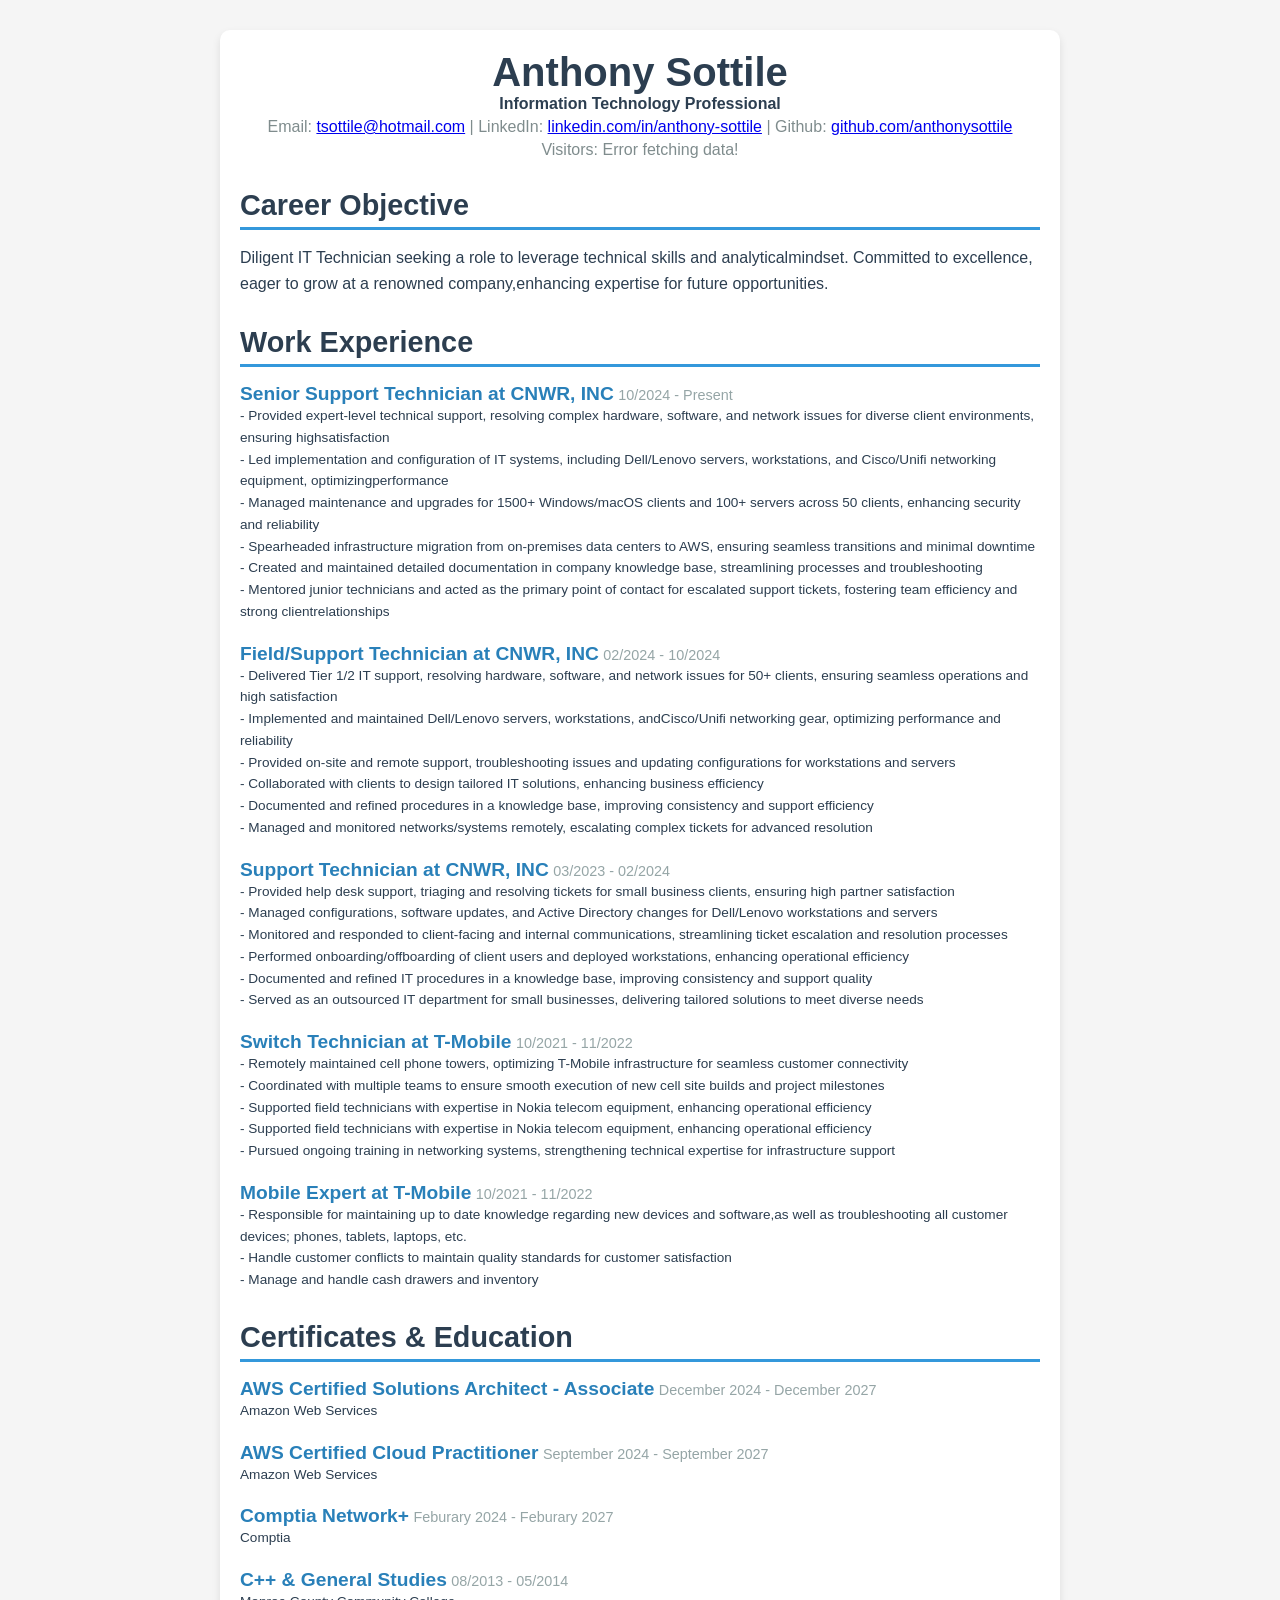
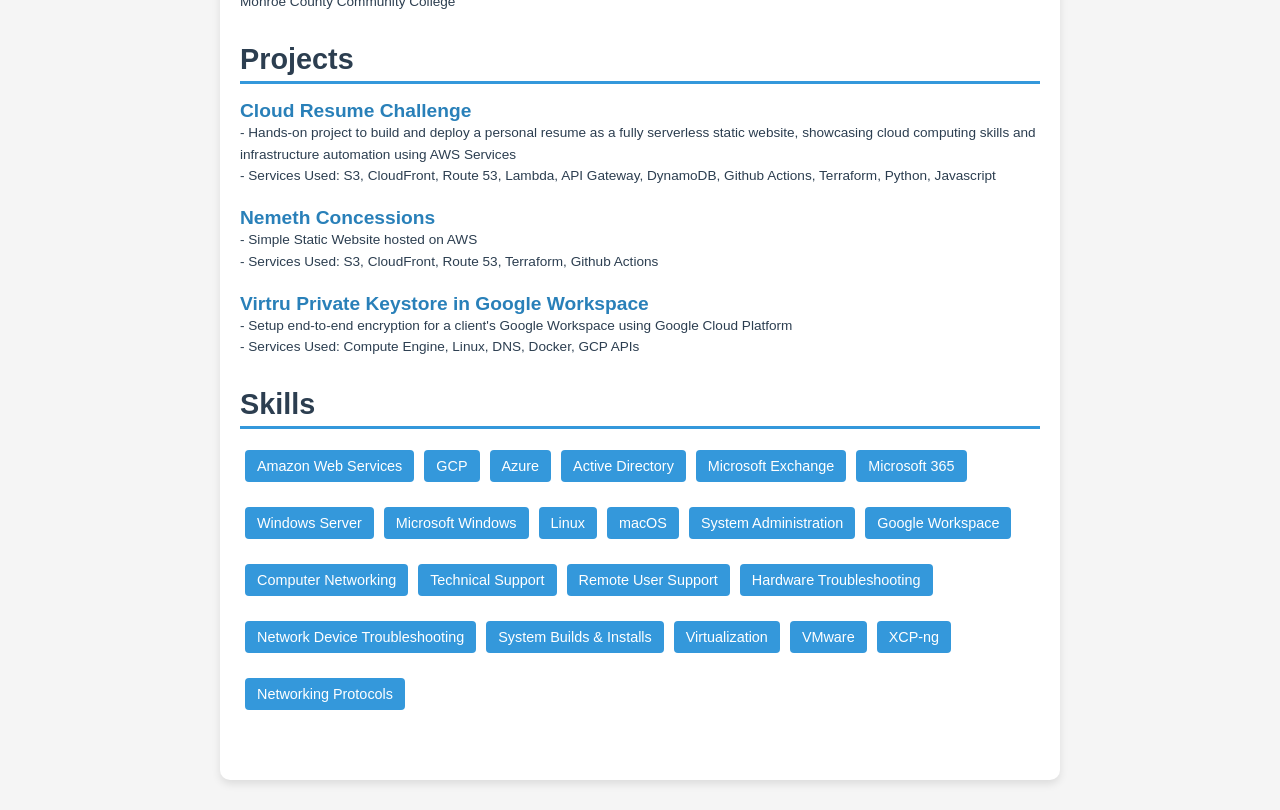
==== commit 35d524be: "fix spacing" ====
--- a/website/resume.html
+++ b/website/resume.html
@@ -27,23 +27,23 @@
                     <span class="job-title">Senior Support Technician at CNWR, INC</span>
                     <span class="date">10/2024 - Present</span>
                     <br>
-                    <k>- Provided expert-level technical support, resolving complex hardware,software, and network issues for diverse client environments, ensuring highsatisfaction</k><br>
-                    <k>- Led implementation and configuration of IT systems, including Dell/Lenovoservers, workstations, and Cisco/Unifi networking equipment, optimizingperformance</k><br>
-                    <k>- Managed maintenance and upgrades for 1500+ Windows/macOS clients and100+ servers across 50 clients, enhancing security and reliability</k><br>
-                    <k>- Spearheaded infrastructure migration from on-premises data centers to AWS,ensuring seamless transitions and minimal downtime</k><br>
-                    <k>- Created and maintained detailed documentation in company knowledge base,streamlining processes and troubleshooting</k><br>
-                    <k>- Mentored junior technicians and acted as the primary point of contact forescalated support tickets, fostering team efficiency and strong clientrelationships</k><br>
+                    <k>- Provided expert-level technical support, resolving complex hardware, software, and network issues for diverse client environments, ensuring highsatisfaction</k><br>
+                    <k>- Led implementation and configuration of IT systems, including Dell/Lenovo servers, workstations, and Cisco/Unifi networking equipment, optimizingperformance</k><br>
+                    <k>- Managed maintenance and upgrades for 1500+ Windows/macOS clients and 100+ servers across 50 clients, enhancing security and reliability</k><br>
+                    <k>- Spearheaded infrastructure migration from on-premises data centers to AWS, ensuring seamless transitions and minimal downtime</k><br>
+                    <k>- Created and maintained detailed documentation in company knowledge base, streamlining processes and troubleshooting</k><br>
+                    <k>- Mentored junior technicians and acted as the primary point of contact for escalated support tickets, fostering team efficiency and strong clientrelationships</k><br>
                 </li>
                 <li>
                     <span class="job-title">Field/Support Technician at CNWR, INC</span>
                     <span class="date">02/2024 - 10/2024</span>
                     <br>
-                    <k>- Delivered Tier 1/2 IT support, resolving hardware, software, and networkissues for 50+ clients, ensuring seamless operations and high satisfaction</k><br>
+                    <k>- Delivered Tier 1/2 IT support, resolving hardware, software, and network issues for 50+ clients, ensuring seamless operations and high satisfaction</k><br>
                     <k>- Implemented and maintained Dell/Lenovo servers, workstations, andCisco/Unifi networking gear, optimizing performance and reliability</k><br>
-                    <k>- Provided on-site and remote support, troubleshooting issues and updatingconfigurations for workstations and servers</k><br>
-                    <k>- Collaborated with clients to design tailored IT solutions, enhancing businessefficiency</k><br>
-                    <k>- Documented and refined procedures in a knowledge base, improvingconsistency and support efficiency</k><br>
-                    <k>- Managed and monitored networks/systems remotely, escalating complextickets for advanced resolution</k><br>
+                    <k>- Provided on-site and remote support, troubleshooting issues and updating configurations for workstations and servers</k><br>
+                    <k>- Collaborated with clients to design tailored IT solutions, enhancing business efficiency</k><br>
+                    <k>- Documented and refined procedures in a knowledge base, improving consistency and support efficiency</k><br>
+                    <k>- Managed and monitored networks/systems remotely, escalating complex tickets for advanced resolution</k><br>
                 </li>
                 <li>
                     <span class="job-title">Support Technician at CNWR, INC</span>
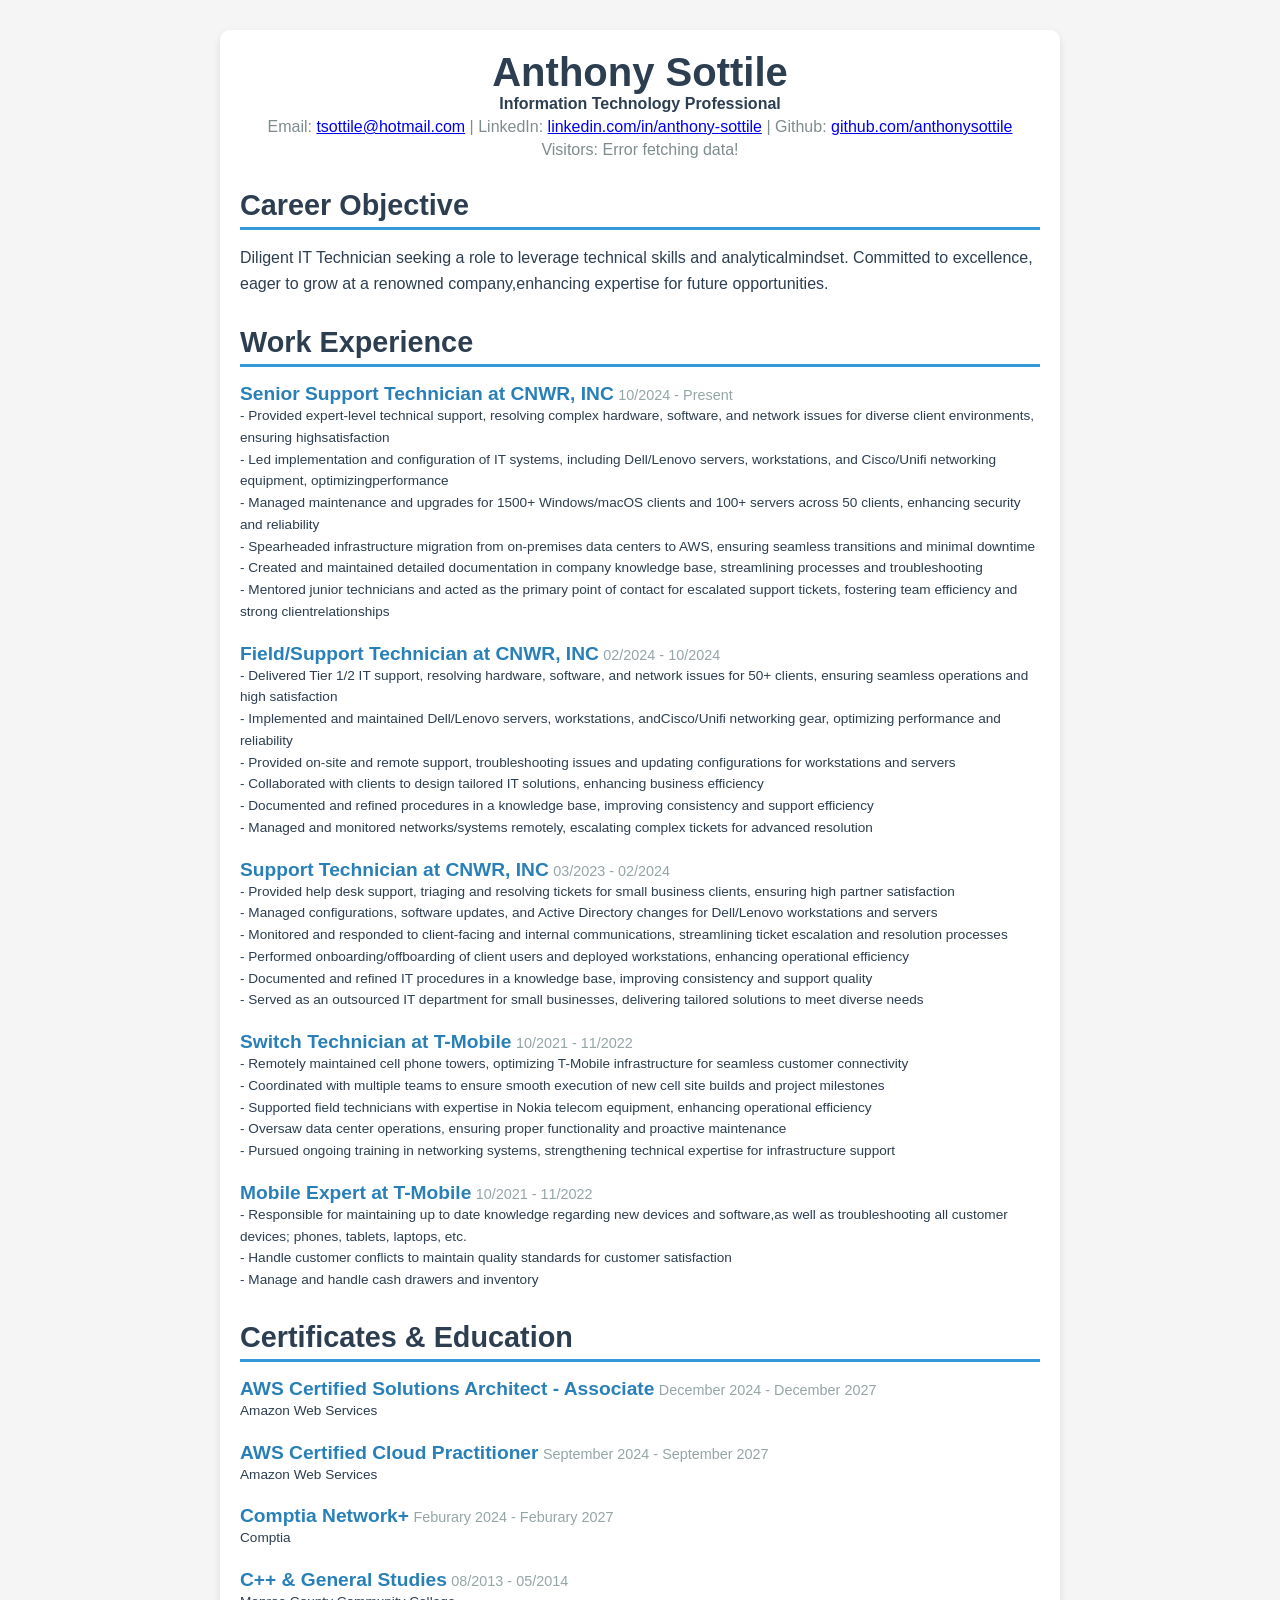
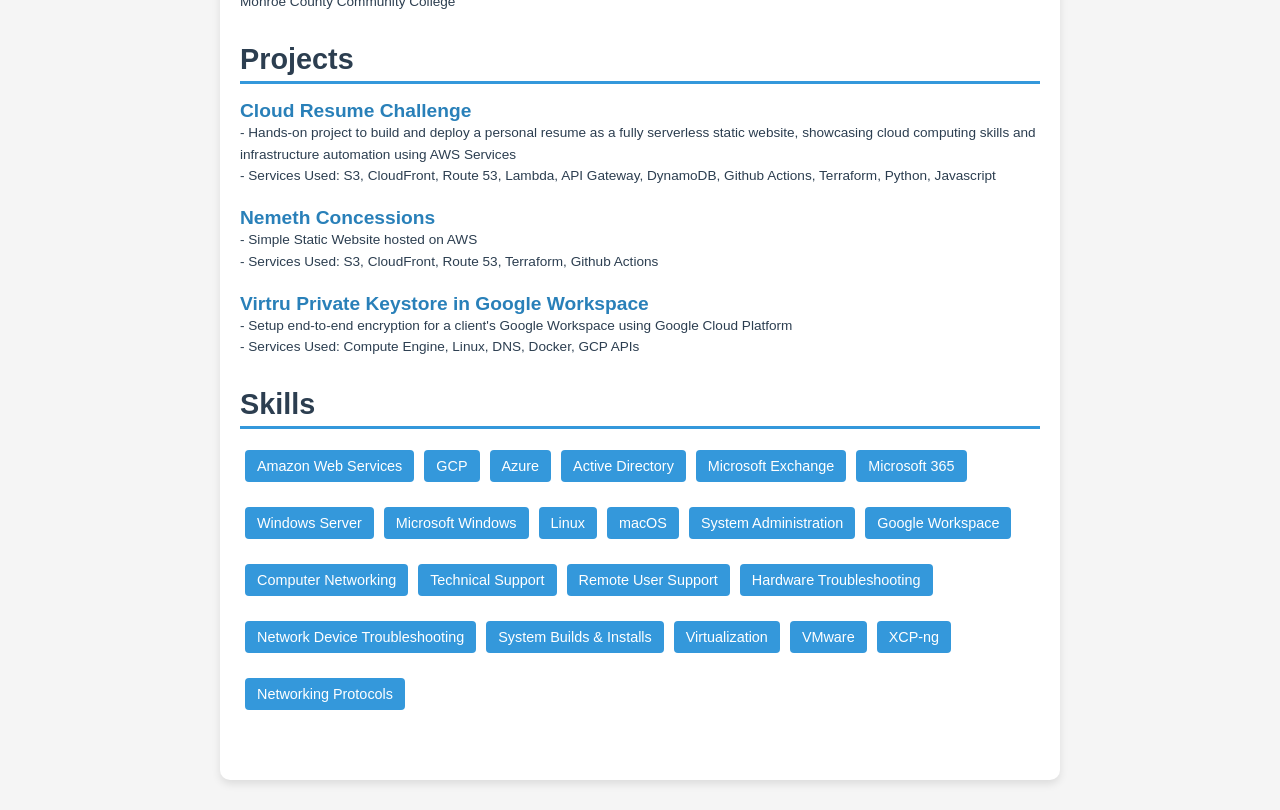
==== commit b4af6f47: "remove duplicate line" ====
--- a/website/resume.html
+++ b/website/resume.html
@@ -63,7 +63,7 @@
                     <k>- Remotely maintained cell phone towers, optimizing T-Mobile infrastructure for seamless customer connectivity</k><br>
                     <k>- Coordinated with multiple teams to ensure smooth execution of new cell site builds and project milestones</k><br>
                     <k>- Supported field technicians with expertise in Nokia telecom equipment, enhancing operational efficiency</k><br>
-                    <k>- Supported field technicians with expertise in Nokia telecom equipment, enhancing operational efficiency</k><br>
+                    <k>- Oversaw data center operations, ensuring proper functionality and proactive maintenance</k><br>
                     <k>- Pursued ongoing training in networking systems, strengthening technical expertise for infrastructure support</k><br>
                 </li>
                <li>
